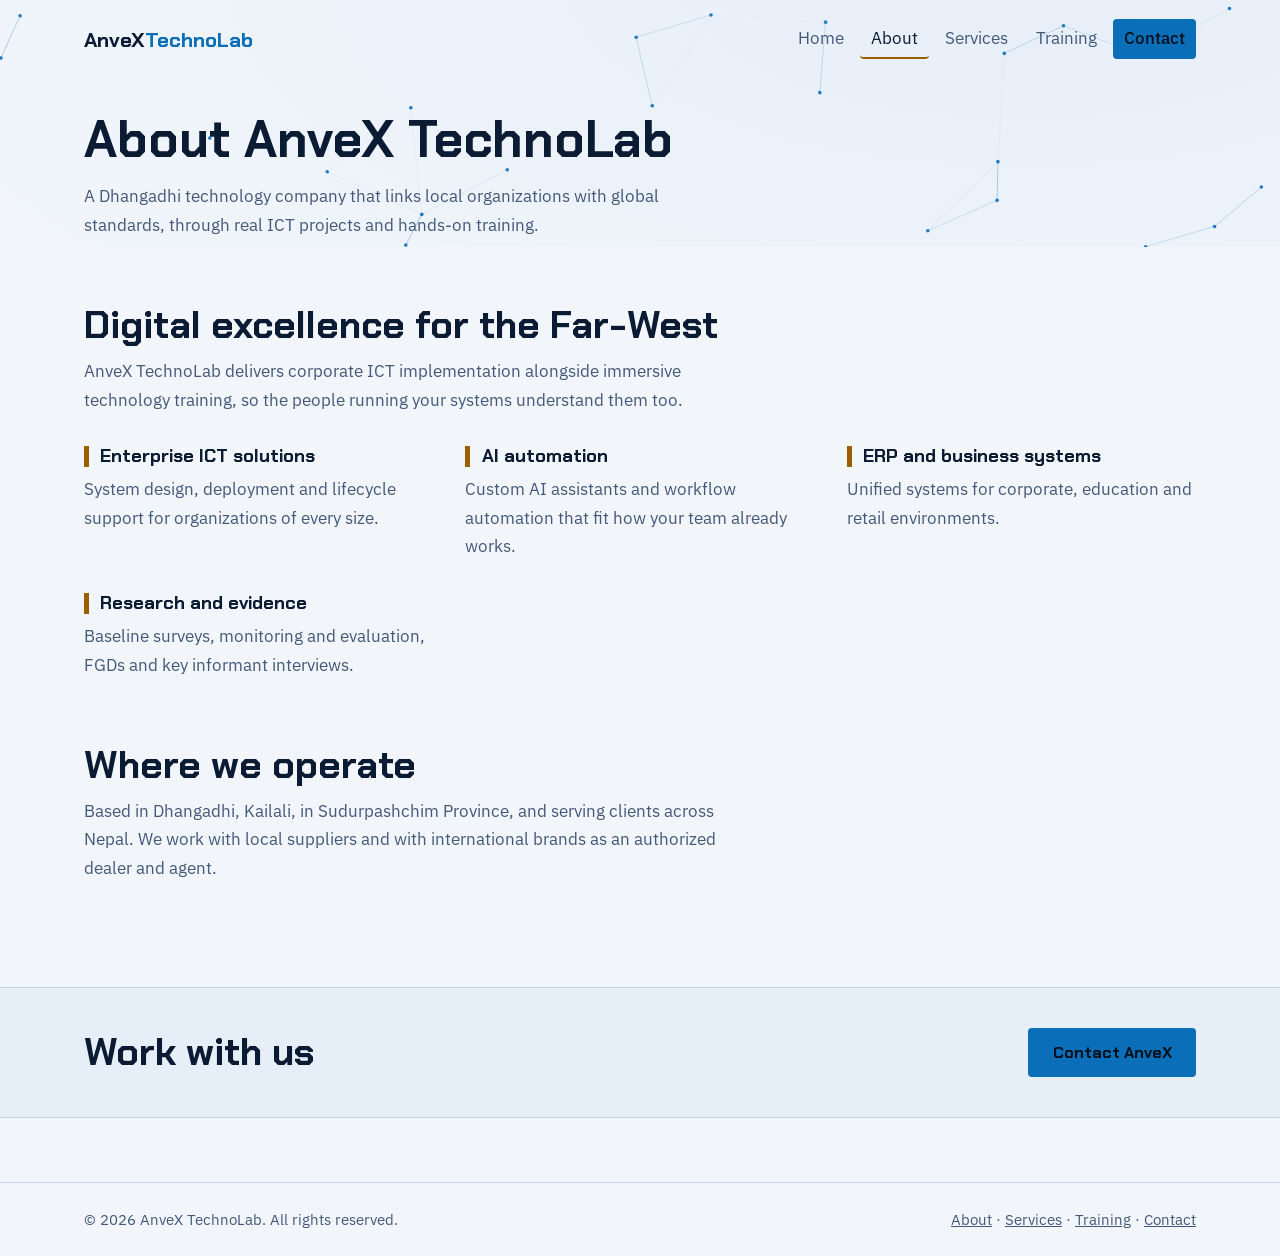
==== about.html @ 00d97c15 "Add files via upload" ====
<!DOCTYPE html>
<html lang="en">
<head>
<meta charset="utf-8">
<meta name="viewport" content="width=device-width, initial-scale=1, viewport-fit=cover">
<title>About | AnveX TechnoLab, Dhangadhi</title>
<meta name="description" content="About AnveX TechnoLab, a Dhangadhi technology company delivering ICT solutions, AI automation, research and training across Nepal.">
<meta name="keywords" content="AnveX TechnoLab, IT institute Dhangadhi, ICT solutions Nepal, AI training Dhangadhi, computer course Dhangadhi, cyber security Nepal, CCTV Dhangadhi">
<meta property="og:title" content="About | AnveX TechnoLab, Dhangadhi">
<meta property="og:description" content="About AnveX TechnoLab, a Dhangadhi technology company delivering ICT solutions, AI automation, research and training across Nepal.">
<link rel="icon" href="data:image/svg+xml,%3Csvg xmlns='http://www.w3.org/2000/svg' viewBox='0 0 100 100'%3E%3Ctext y='.9em' font-size='90'%3E%F0%9F%92%A0%3C/text%3E%3C/svg%3E">
<link rel="preconnect" href="https://fonts.googleapis.com">
<link rel="preconnect" href="https://fonts.gstatic.com" crossorigin>
<link href="https://fonts.googleapis.com/css2?family=Chakra+Petch:wght@500;700&family=IBM+Plex+Sans:wght@400;500&family=JetBrains+Mono:wght@400;700&display=swap" rel="stylesheet">
<link rel="stylesheet" href="style.css">
</head>
<body>
<header class="top">
  <canvas id="net" aria-hidden="true"></canvas>
  <div class="wrap">
    <nav>
      <a class="logo" href="index.html">AnveX<b>TechnoLab</b></a>
      <div class="links"><a href="index.html">Home</a><a class="on" href="about.html" aria-current="page">About</a><a href="services.html">Services</a><a href="training.html">Training</a><a class="cta" href="contact.html">Contact</a></div>
    </nav>
    <div class="phead"><h1>About AnveX TechnoLab</h1><p>A Dhangadhi technology company that links local organizations with global standards, through real ICT projects and hands-on training.</p></div>
  </div>
</header>
<main>
  <section><div class="wrap">
    <h2>Digital excellence for the Far-West</h2>
    <p class="sub">AnveX TechnoLab delivers corporate ICT implementation alongside immersive technology training, so the people running your systems understand them too.</p>
    <div class="cols">
      <div><h3>Enterprise ICT solutions</h3><p>System design, deployment and lifecycle support for organizations of every size.</p></div>
      <div><h3>AI automation</h3><p>Custom AI assistants and workflow automation that fit how your team already works.</p></div>
      <div><h3>ERP and business systems</h3><p>Unified systems for corporate, education and retail environments.</p></div>
      <div><h3>Research and evidence</h3><p>Baseline surveys, monitoring and evaluation, FGDs and key informant interviews.</p></div>
    </div>
  </div></section>
  <section><div class="wrap">
    <h2>Where we operate</h2>
    <p class="sub">Based in Dhangadhi, Kailali, in Sudurpashchim Province, and serving clients across Nepal. We work with local suppliers and with international brands as an authorized dealer and agent.</p>
  </div></section>
  <div class="strip"><div class="wrap"><h2>Work with us</h2><a class="btn main" href="contact.html">Contact AnveX</a></div></div>
</main>

<footer><div class="wrap"><span>© 2026 AnveX TechnoLab. All rights reserved.</span><span><a href="about.html">About</a> · <a href="services.html">Services</a> · <a href="training.html">Training</a> · <a href="contact.html">Contact</a></span></div></footer>
<script src="script.js"></script>
</body>
</html>
---- style.css ----
:root{--bg:#070D1A;--bg2:#0C1630;--surface:#101C3A;--ink:#E6EEFB;--muted:#9DB0CF;--line:#223559;--accent:#3DD9F5;--gold:#F2B01E;--red:#E5484D;--term:#050A14;
box-sizing:border-box;padding-top:env(safe-area-inset-top,0px);padding-bottom:env(safe-area-inset-bottom,0px);color-scheme:dark}
@media (prefers-color-scheme:light){:root:not([data-theme="dark"]){--bg:#F2F6FB;--bg2:#E6EEF8;--surface:#FFFFFF;--ink:#0B1B33;--muted:#44587A;--line:#C5D3E6;--accent:#0A6FB8;--gold:#9A5F00;--red:#C0262B;color-scheme:light}}
:root[data-theme="light"]{--bg:#F2F6FB;--bg2:#E6EEF8;--surface:#FFFFFF;--ink:#0B1B33;--muted:#44587A;--line:#C5D3E6;--accent:#0A6FB8;--gold:#9A5F00;--red:#C0262B;color-scheme:light}
html{scroll-padding-top:env(safe-area-inset-top,0px)}
*,*::before,*::after{box-sizing:border-box}
body{margin:0;background:var(--bg);color:var(--ink);font:400 1.05rem/1.7 "IBM Plex Sans",system-ui,sans-serif;overflow-x:hidden}
a{color:var(--accent)}
:focus-visible{outline:3px solid var(--gold);outline-offset:3px}
.wrap{max-width:72rem;margin:0 auto;padding:0 1.25rem}
h1,h2,h3{font-family:"Chakra Petch","IBM Plex Sans",sans-serif;line-height:1.15;margin:0}
.top{position:relative;overflow:hidden;background:radial-gradient(1200px 500px at 80% -10%,var(--bg2),var(--bg))}
#net{position:absolute;inset:0;width:100%;height:100%}
.top .wrap{position:relative}
nav{display:flex;justify-content:space-between;align-items:center;gap:.8rem 1rem;flex-wrap:wrap;padding:1.2rem 0}
.logo{font:700 1.3rem "Chakra Petch",sans-serif;text-decoration:none;color:var(--ink)}
.logo b{color:var(--accent)}
nav .links{display:flex;flex-wrap:wrap;gap:.2rem .3rem;align-items:center}
nav .links a{color:var(--muted);text-decoration:none;padding:.3rem .7rem;border-radius:4px;border-bottom:2px solid transparent}
nav .links a:hover{color:var(--ink)}
nav .links a.on{color:var(--ink);border-bottom-color:var(--gold)}
nav .links a.cta{background:var(--accent);color:#04101C;font-weight:500}
.hero{display:grid;grid-template-columns:minmax(0,1.1fr) minmax(0,1fr);gap:2.5rem;align-items:center;padding:2.5rem 0 4rem}
h1{font-size:clamp(2.3rem,6vw,4.1rem);font-weight:700}
h1 .grad{background:linear-gradient(90deg,var(--accent),var(--gold));-webkit-background-clip:text;background-clip:text;color:transparent}
.lead{color:var(--muted);max-width:34rem;margin:1.2rem 0 1.8rem;font-size:1.12rem}
.btns{display:flex;flex-wrap:wrap;gap:.75rem}
.btn{display:inline-block;padding:.75rem 1.4rem;border-radius:4px;font:700 1rem "Chakra Petch",sans-serif;text-decoration:none;border:2px solid transparent;cursor:pointer}
.btn.main{background:var(--accent);color:#04101C}
.btn.alt{border-color:var(--line);color:var(--ink);background:transparent}
.btn:hover{border-color:var(--accent)}
.term{background:var(--term);border:1px solid var(--line);border-radius:10px;box-shadow:0 20px 60px rgba(0,0,0,.35);font:400 .92rem/1.65 "JetBrains Mono",monospace;color:#CFE3FF;min-height:19rem}
.bar{display:flex;gap:.45rem;align-items:center;padding:.7rem .9rem;border-bottom:1px solid #1B2C4D;color:#7F93B5;font-size:.8rem}
.bar i{width:.7rem;height:.7rem;border-radius:50%;background:var(--red)}.bar i:nth-child(2){background:var(--gold)}.bar i:nth-child(3){background:#3DDC84}
.bar span{margin-left:.6rem}
#tbody{padding:1rem 1.1rem;white-space:pre-wrap;word-break:break-word}
.p{color:#3DDC84}.ok{color:#F2B01E}
.cur{display:inline-block;width:.6em;height:1.1em;background:#3DD9F5;vertical-align:-.2em;animation:blink 1s steps(1) infinite}
@keyframes blink{50%{opacity:0}}
.tick{border-block:1px solid var(--line);background:var(--bg2);overflow:hidden;white-space:nowrap;font:500 .95rem "JetBrains Mono",monospace;color:var(--muted)}
.tick div{display:inline-block;padding:.8rem 0;animation:slide 38s linear infinite}
.tick span{margin:0 1.6rem}.tick span::before{content:"";display:inline-block;width:.5rem;height:.5rem;margin-right:.7rem;background:var(--gold);border-radius:1px}
@keyframes slide{to{transform:translateX(-50%)}}
.phead{padding:2rem 0 .5rem}
.phead h1{font-size:clamp(2rem,5vw,3.2rem)}
.phead p{color:var(--muted);max-width:40rem;margin:.8rem 0 0}
section{padding:3.5rem 0 .5rem}
h2{font-size:clamp(1.7rem,4vw,2.4rem);margin-bottom:.6rem}
.sub{color:var(--muted);max-width:42rem;margin:0 0 2rem}
.grid{display:grid;grid-template-columns:repeat(auto-fit,minmax(18.5rem,1fr));gap:1.1rem}
.card{position:relative;background:var(--surface);border:1px solid var(--line);border-radius:8px;padding:1.5rem;overflow:hidden;color:inherit;text-decoration:none;display:block}
.card::before{content:"";position:absolute;inset:0;background:radial-gradient(260px circle at var(--mx,50%) var(--my,0%),color-mix(in srgb,var(--accent) 22%,transparent),transparent 70%);opacity:0;transition:opacity .25s}
.card:hover::before{opacity:1}
.card>*{position:relative}
.card svg{width:2.6rem;height:2.6rem;stroke:var(--accent);fill:none;stroke-width:1.6;stroke-linecap:round;stroke-linejoin:round;margin-bottom:.9rem}
.card h3{font-size:1.25rem;margin-bottom:.45rem}
.card p{margin:0;color:var(--muted);font-size:.98rem}
.tag{display:inline-block;margin-top:.9rem;font:400 .8rem "JetBrains Mono",monospace;color:var(--gold)}
.chips{display:flex;flex-wrap:wrap;gap:.5rem;margin:.9rem 0 0;padding:0;list-style:none}
.chips li{border:1px solid var(--line);border-radius:4px;padding:.15rem .7rem;font:400 .85rem "JetBrains Mono",monospace;color:var(--accent)}
.scan{position:relative;height:3px;margin-top:1.1rem;background:var(--line);overflow:hidden;border-radius:2px}
.scan::after{content:"";position:absolute;top:0;bottom:0;width:30%;background:linear-gradient(90deg,transparent,var(--red),transparent);animation:scan 2.6s ease-in-out infinite}
@keyframes scan{from{left:-30%}to{left:100%}}
.cols{display:grid;grid-template-columns:repeat(auto-fit,minmax(16rem,1fr));gap:2rem}
.cols h3{font-size:1.15rem;border-left:5px solid var(--gold);padding-left:.7rem;margin-bottom:.5rem}
.cols p{margin:0;color:var(--muted)}
.strip{margin-top:4rem;background:var(--bg2);border-block:1px solid var(--line);padding:2.5rem 0}
.strip .wrap{display:flex;flex-wrap:wrap;gap:1.2rem 2rem;align-items:center;justify-content:space-between}
.strip h2{margin:0}
.cgrid{display:grid;grid-template-columns:minmax(0,1fr) minmax(0,1.3fr);gap:2rem;align-items:start}
.cgrid .card p{margin:.3rem 0}
form label{display:block;font-size:.9rem;color:var(--muted);margin:.9rem 0 .25rem}
form input,form select,form textarea{width:100%;background:var(--bg);color:var(--ink);border:1px solid var(--line);border-radius:4px;padding:.65rem .8rem;font:inherit}
form textarea{min-height:7rem;resize:vertical}
form .btn{margin-top:1.2rem}
footer{margin-top:4rem;border-top:1px solid var(--line);padding:1.5rem 0;color:var(--muted);font-size:.92rem}
footer .wrap{display:flex;flex-wrap:wrap;gap:.6rem 1.5rem;justify-content:space-between}
footer a{color:var(--muted)}
@media (max-width:820px){.hero,.cgrid{grid-template-columns:1fr}}
@media (prefers-reduced-motion:reduce){.tick div,.scan::after,.cur{animation:none}}
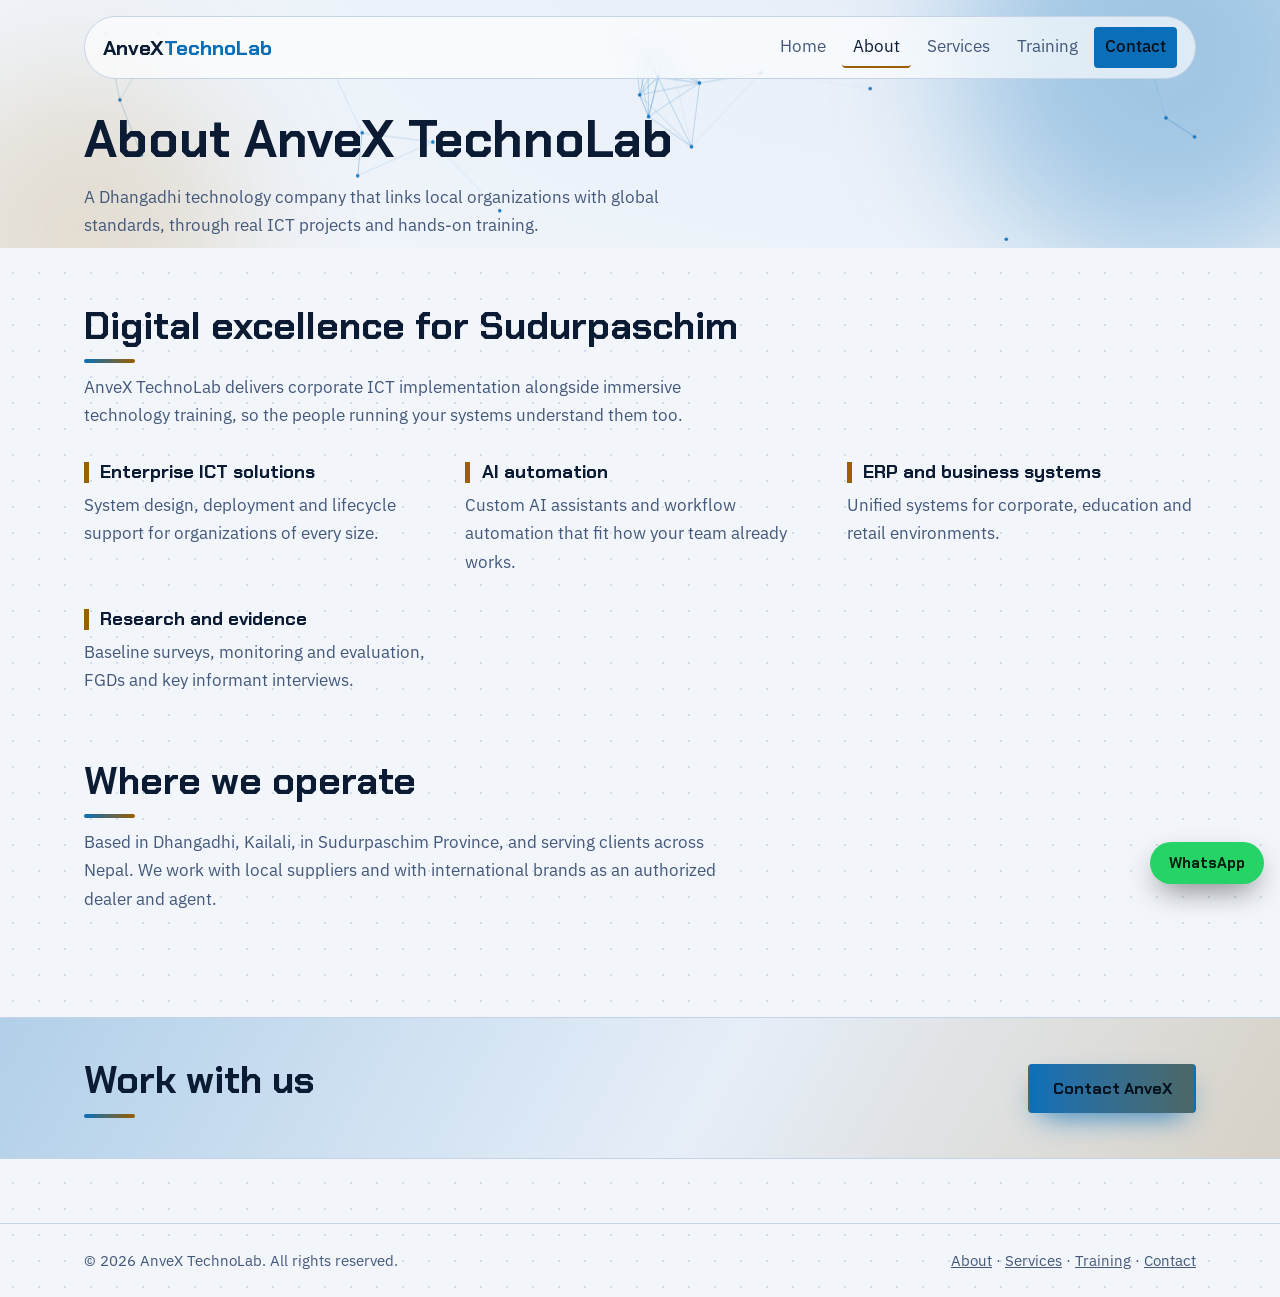
==== commit be19b5a1: "Add files via upload" ====
--- a/about.html
+++ b/about.html
@@ -17,6 +17,7 @@
 <body>
 <header class="top">
   <canvas id="net" aria-hidden="true"></canvas>
+  <div class="orb o1" aria-hidden="true"></div><div class="orb o2" aria-hidden="true"></div>
   <div class="wrap">
     <nav>
       <a class="logo" href="index.html">AnveX<b>TechnoLab</b></a>
@@ -27,7 +28,7 @@
 </header>
 <main>
   <section><div class="wrap">
-    <h2>Digital excellence for the Far-West</h2>
+    <h2>Digital excellence for Sudurpaschim</h2>
     <p class="sub">AnveX TechnoLab delivers corporate ICT implementation alongside immersive technology training, so the people running your systems understand them too.</p>
     <div class="cols">
       <div><h3>Enterprise ICT solutions</h3><p>System design, deployment and lifecycle support for organizations of every size.</p></div>
@@ -38,12 +39,13 @@
   </div></section>
   <section><div class="wrap">
     <h2>Where we operate</h2>
-    <p class="sub">Based in Dhangadhi, Kailali, in Sudurpashchim Province, and serving clients across Nepal. We work with local suppliers and with international brands as an authorized dealer and agent.</p>
+    <p class="sub">Based in Dhangadhi, Kailali, in Sudurpaschim Province, and serving clients across Nepal. We work with local suppliers and with international brands as an authorized dealer and agent.</p>
   </div></section>
   <div class="strip"><div class="wrap"><h2>Work with us</h2><a class="btn main" href="contact.html">Contact AnveX</a></div></div>
 </main>
 
 <footer><div class="wrap"><span>© 2026 AnveX TechnoLab. All rights reserved.</span><span><a href="about.html">About</a> · <a href="services.html">Services</a> · <a href="training.html">Training</a> · <a href="contact.html">Contact</a></span></div></footer>
+<a class="wa" href="https://wa.me/9779852675987" aria-label="Chat on WhatsApp">WhatsApp</a>
 <script src="script.js"></script>
 </body>
 </html>
--- a/style.css
+++ b/style.css
@@ -78,3 +78,34 @@
 footer a{color:var(--muted)}
 @media (max-width:820px){.hero,.cgrid{grid-template-columns:1fr}}
 @media (prefers-reduced-motion:reduce){.tick div,.scan::after,.cur{animation:none}}
+
+/* ===== premium polish ===== */
+body{background-image:radial-gradient(color-mix(in srgb,var(--line) 75%,transparent) 1px,transparent 1px);background-size:26px 26px}
+.orb{position:absolute;border-radius:50%;filter:blur(70px);pointer-events:none}
+.o1{width:26rem;height:26rem;background:var(--accent);opacity:.32;top:-9rem;right:-6rem;animation:float 14s ease-in-out infinite alternate}
+.o2{width:20rem;height:20rem;background:var(--gold);opacity:.16;bottom:-9rem;left:-5rem;animation:float 18s ease-in-out infinite alternate-reverse}
+@keyframes float{to{transform:translate(-40px,30px) scale(1.12)}}
+.top nav{margin-top:1rem;padding:.65rem 1.1rem;border:1px solid var(--line);border-radius:999px;background:color-mix(in srgb,var(--surface) 65%,transparent);-webkit-backdrop-filter:blur(14px);backdrop-filter:blur(14px)}
+.hero h1{font-size:clamp(2.6rem,7vw,4.9rem);letter-spacing:-.02em}
+.hero{padding:3.5rem 0 5rem}
+.btn.main{background:linear-gradient(90deg,var(--accent),color-mix(in srgb,var(--accent) 55%,var(--gold)));box-shadow:0 12px 30px -12px var(--accent);transition:transform .2s,box-shadow .2s}
+.btn.main:hover{transform:translateY(-2px);box-shadow:0 18px 36px -12px var(--accent)}
+.term{box-shadow:0 30px 80px -20px rgba(0,0,0,.6),0 0 0 1px color-mix(in srgb,var(--accent) 25%,transparent)}
+.card{border-radius:16px;background:linear-gradient(160deg,color-mix(in srgb,var(--surface) 92%,var(--accent)),var(--surface));transition:transform .25s,border-color .25s,box-shadow .25s}
+.card:hover{border-color:var(--accent);box-shadow:0 22px 44px -22px color-mix(in srgb,var(--accent) 60%,transparent)}
+.card svg{width:3.5rem;height:3.5rem;padding:.75rem;border-radius:14px;background:color-mix(in srgb,var(--accent) 13%,transparent);border:1px solid color-mix(in srgb,var(--accent) 28%,transparent)}
+h2::after{content:"";display:block;width:3.2rem;height:4px;margin-top:.7rem;border-radius:2px;background:linear-gradient(90deg,var(--accent),var(--gold))}
+.strip{background:linear-gradient(120deg,color-mix(in srgb,var(--accent) 24%,var(--bg2)),var(--bg2) 55%,color-mix(in srgb,var(--gold) 20%,var(--bg2)))}
+.steps{display:grid;grid-template-columns:repeat(auto-fit,minmax(13rem,1fr));gap:1.4rem}
+.step{border-top:3px solid var(--accent);padding-top:1rem}
+.step:nth-child(even){border-top-color:var(--gold)}
+.step h3{font-size:1.2rem;margin-bottom:.35rem}.step p{margin:0;color:var(--muted);font-size:.98rem}
+.frame{display:block;width:100%;height:900px;border:0;border-radius:10px;background:#fff}
+.note{font-size:.9rem;color:var(--muted);margin:.8rem 0 0}
+details{border:1px solid var(--line);border-radius:12px;padding:.9rem 1.2rem;background:var(--surface);margin-bottom:.7rem}
+summary{cursor:pointer;font-weight:500}details p{color:var(--muted);margin:.6rem 0 0}
+.wa{position:fixed;right:1rem;bottom:calc(1rem + env(safe-area-inset-bottom,0px));z-index:50;background:#25D366;color:#04210F;border-radius:999px;padding:.7rem 1.2rem;font:700 .95rem "Chakra Petch",sans-serif;text-decoration:none;box-shadow:0 12px 30px -8px rgba(0,0,0,.55)}
+.js .reveal{opacity:0;transform:translateY(24px);transition:opacity .7s ease,transform .7s ease}
+.js .reveal.in{opacity:1;transform:translateY(0)}
+.js .card.reveal.in:hover{transform:translateY(-6px);transition-duration:.25s}
+@media (prefers-reduced-motion:reduce){.orb{animation:none}.js .reveal{opacity:1;transform:none;transition:none}}
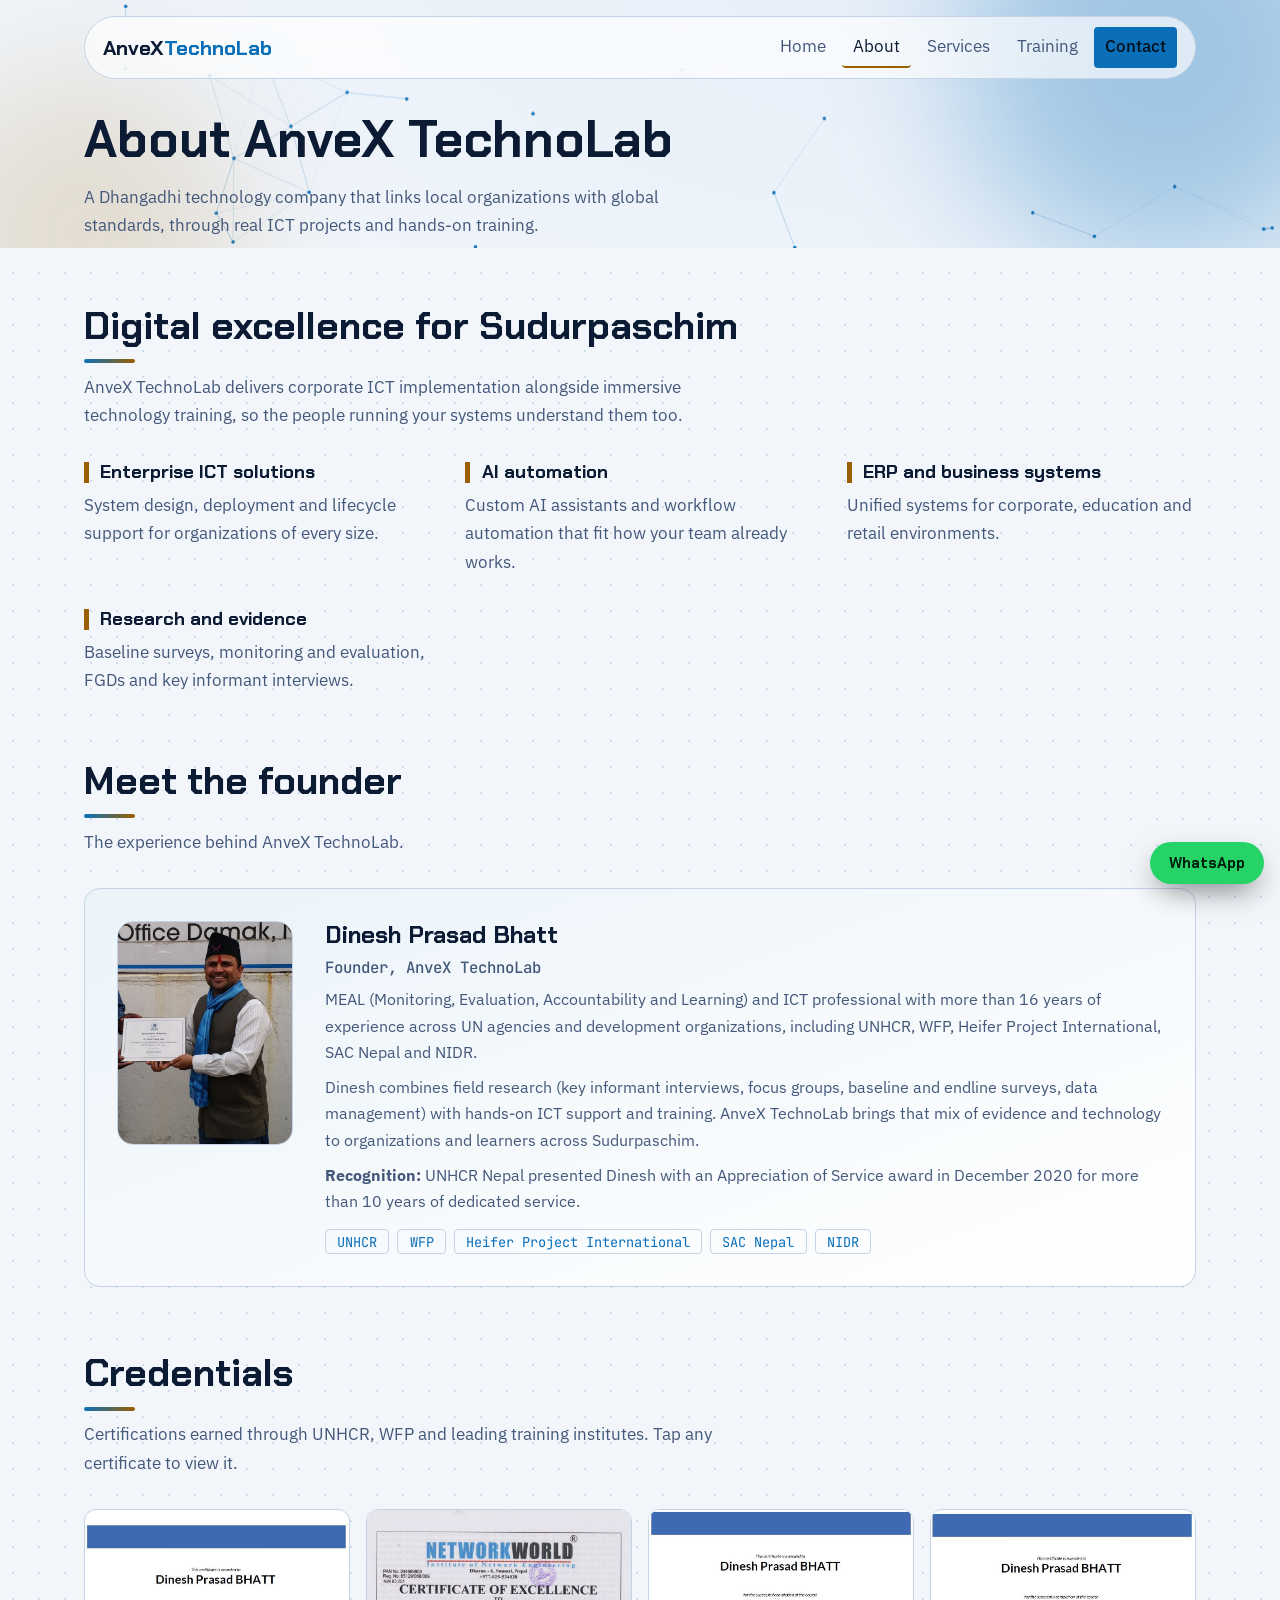
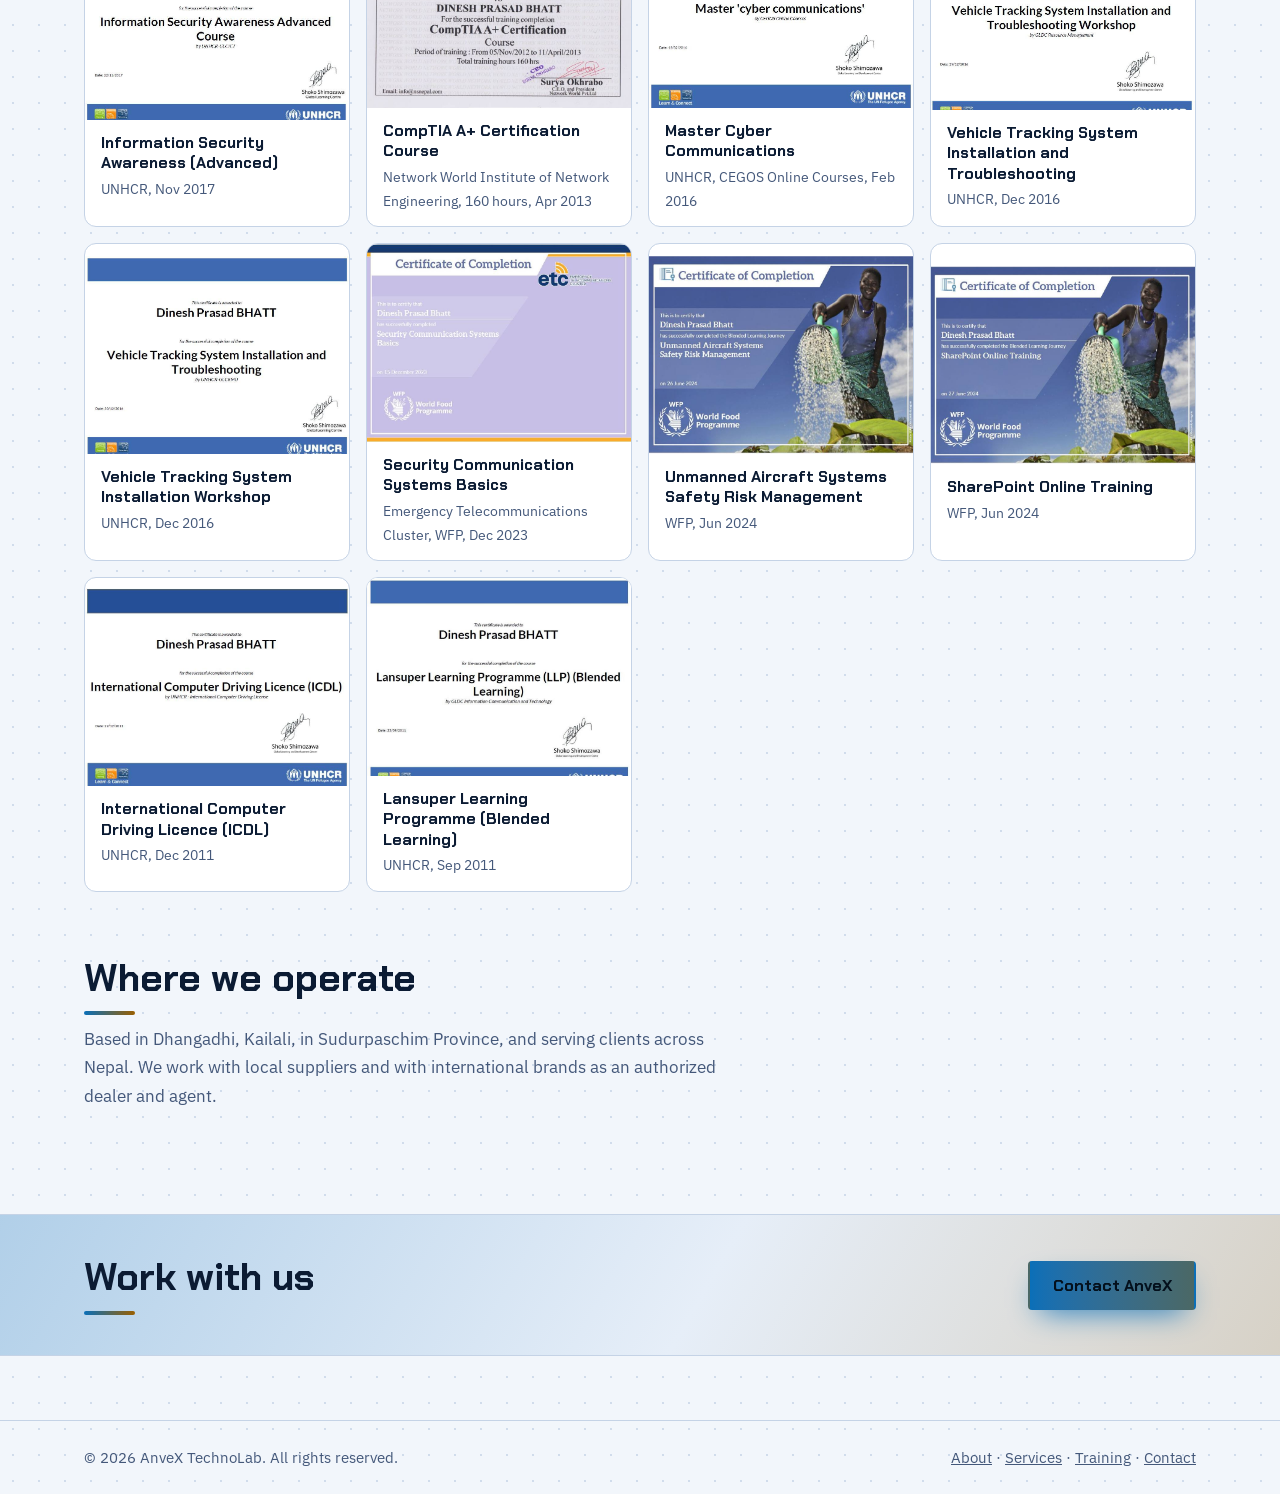
==== commit b844582f: "Add files via upload" ====
--- a/about.html
+++ b/about.html
@@ -38,6 +38,38 @@
     </div>
   </div></section>
   <section><div class="wrap">
+    <h2>Meet the founder</h2>
+    <p class="sub">The experience behind AnveX TechnoLab.</p>
+    <div class="founder card">
+      <img class="portrait" src="images/founder.jpg" alt="Dinesh Prasad Bhatt holding the UNHCR Appreciation of Service award, December 2020" width="560" height="802">
+      <div>
+        <h3>Dinesh Prasad Bhatt</h3>
+        <p class="role">Founder, AnveX TechnoLab</p>
+        <p>MEAL (Monitoring, Evaluation, Accountability and Learning) and ICT professional with more than 16 years of experience across UN agencies and development organizations, including UNHCR, WFP, Heifer Project International, SAC Nepal and NIDR.</p>
+        <p>Dinesh combines field research (key informant interviews, focus groups, baseline and endline surveys, data management) with hands-on ICT support and training. AnveX TechnoLab brings that mix of evidence and technology to organizations and learners across Sudurpaschim.</p>
+        <p><b>Recognition:</b> UNHCR Nepal presented Dinesh with an Appreciation of Service award in December 2020 for more than 10 years of dedicated service.</p>
+        <ul class="chips"><li>UNHCR</li><li>WFP</li><li>Heifer Project International</li><li>SAC Nepal</li><li>NIDR</li></ul>
+      </div>
+    </div>
+  </div></section>
+  <section id="credentials"><div class="wrap">
+    <h2>Credentials</h2>
+    <p class="sub">Certifications earned through UNHCR, WFP and leading training institutes. Tap any certificate to view it.</p>
+    <div class="certs">
+      <button type="button" class="cert"><img src="images/infosec.jpg" alt="Certificate: Information Security Awareness (Advanced)" loading="lazy"><span><b>Information Security Awareness (Advanced)</b><small>UNHCR, Nov 2017</small></span></button>
+      <button type="button" class="cert"><img src="images/comptia.jpg" alt="Certificate: CompTIA A+ Certification Course" loading="lazy"><span><b>CompTIA A+ Certification Course</b><small>Network World Institute of Network Engineering, 160 hours, Apr 2013</small></span></button>
+      <button type="button" class="cert"><img src="images/cyber-comms.jpg" alt="Certificate: Master Cyber Communications" loading="lazy"><span><b>Master Cyber Communications</b><small>UNHCR, CEGOS Online Courses, Feb 2016</small></span></button>
+      <button type="button" class="cert"><img src="images/vts-course.jpg" alt="Certificate: Vehicle Tracking System Installation and Troubleshooting" loading="lazy"><span><b>Vehicle Tracking System Installation and Troubleshooting</b><small>UNHCR, Dec 2016</small></span></button>
+      <button type="button" class="cert"><img src="images/vts-workshop.jpg" alt="Certificate: Vehicle Tracking System Installation Workshop" loading="lazy"><span><b>Vehicle Tracking System Installation Workshop</b><small>UNHCR, Dec 2016</small></span></button>
+      <button type="button" class="cert"><img src="images/etc-security-comms.jpg" alt="Certificate: Security Communication Systems Basics" loading="lazy"><span><b>Security Communication Systems Basics</b><small>Emergency Telecommunications Cluster, WFP, Dec 2023</small></span></button>
+      <button type="button" class="cert"><img src="images/drone-safety.jpg" alt="Certificate: Unmanned Aircraft Systems Safety Risk Management" loading="lazy"><span><b>Unmanned Aircraft Systems Safety Risk Management</b><small>WFP, Jun 2024</small></span></button>
+      <button type="button" class="cert"><img src="images/sharepoint.jpg" alt="Certificate: SharePoint Online Training" loading="lazy"><span><b>SharePoint Online Training</b><small>WFP, Jun 2024</small></span></button>
+      <button type="button" class="cert"><img src="images/icdl.jpg" alt="Certificate: International Computer Driving Licence (ICDL)" loading="lazy"><span><b>International Computer Driving Licence (ICDL)</b><small>UNHCR, Dec 2011</small></span></button>
+      <button type="button" class="cert"><img src="images/lansuper.jpg" alt="Certificate: Lansuper Learning Programme (Blended Learning)" loading="lazy"><span><b>Lansuper Learning Programme (Blended Learning)</b><small>UNHCR, Sep 2011</small></span></button>
+      </div>
+    <div class="lb" id="lb" hidden role="dialog" aria-modal="true" aria-label="Certificate preview"><button type="button" class="lbx" aria-label="Close">×</button><img alt=""></div>
+  </div></section>
+  <section><div class="wrap">
     <h2>Where we operate</h2>
     <p class="sub">Based in Dhangadhi, Kailali, in Sudurpaschim Province, and serving clients across Nepal. We work with local suppliers and with international brands as an authorized dealer and agent.</p>
   </div></section>
--- a/style.css
+++ b/style.css
@@ -109,3 +109,29 @@
 .js .reveal.in{opacity:1;transform:translateY(0)}
 .js .card.reveal.in:hover{transform:translateY(-6px);transition-duration:.25s}
 @media (prefers-reduced-motion:reduce){.orb{animation:none}.js .reveal{opacity:1;transform:none;transition:none}}
+
+/* ===== founder + form ===== */
+.founder.card{display:grid;grid-template-columns:auto minmax(0,1fr);gap:1.2rem 2rem;align-items:start;padding:2rem}
+.avatar{width:5.5rem;height:5.5rem;border-radius:50%;display:grid;place-items:center;font:700 1.8rem "Chakra Petch",sans-serif;color:#04101C;background:linear-gradient(135deg,var(--accent),var(--gold));box-shadow:0 0 0 4px var(--bg),0 0 0 6px var(--accent)}
+.founder h3{font-size:1.5rem;margin:0}
+.role{color:var(--gold);font:500 .92rem "JetBrains Mono",monospace;margin:.2rem 0 .9rem}
+.founder p{margin:.5rem 0;color:var(--muted)}
+.founder .btn{margin-top:.8rem}
+.hp{position:absolute;left:-9999px;width:1px;height:1px;opacity:0}
+#fs{color:var(--accent);font-weight:500}
+@media (max-width:560px){.founder.card{grid-template-columns:1fr}}
+
+/* ===== credentials ===== */
+.portrait{width:11rem;height:14rem;object-fit:cover;object-position:50% 12%;border-radius:16px;border:1px solid var(--line);display:block}
+img.avatar{object-fit:cover;object-position:50% 14%}
+.certs{display:grid;grid-template-columns:repeat(auto-fill,minmax(15rem,1fr));gap:1rem}
+.cert{display:block;text-align:left;padding:0;border:1px solid var(--line);border-radius:12px;background:var(--surface);color:var(--ink);cursor:pointer;overflow:hidden;font:inherit;transition:transform .25s,border-color .25s}
+.cert:hover{transform:translateY(-4px);border-color:var(--accent)}
+.cert img{display:block;width:100%;aspect-ratio:4/3;object-fit:cover;object-position:top;background:#fff}
+.cert span{display:block;padding:.8rem 1rem}
+.cert b{display:block;font:700 .98rem/1.3 "Chakra Petch",sans-serif}
+.cert small{display:block;color:var(--muted);margin-top:.25rem}
+.lb{position:fixed;inset:0;z-index:100;background:rgba(3,8,18,.9);display:grid;place-items:center;padding:1rem}
+.lb[hidden]{display:none}
+.lb img{max-width:min(96vw,60rem);max-height:86vh;border-radius:8px;background:#fff}
+.lbx{position:absolute;top:calc(.8rem + env(safe-area-inset-top,0px));right:1rem;font-size:2rem;line-height:1;background:var(--surface);color:var(--ink);border:1px solid var(--line);border-radius:50%;width:2.8rem;height:2.8rem;cursor:pointer}
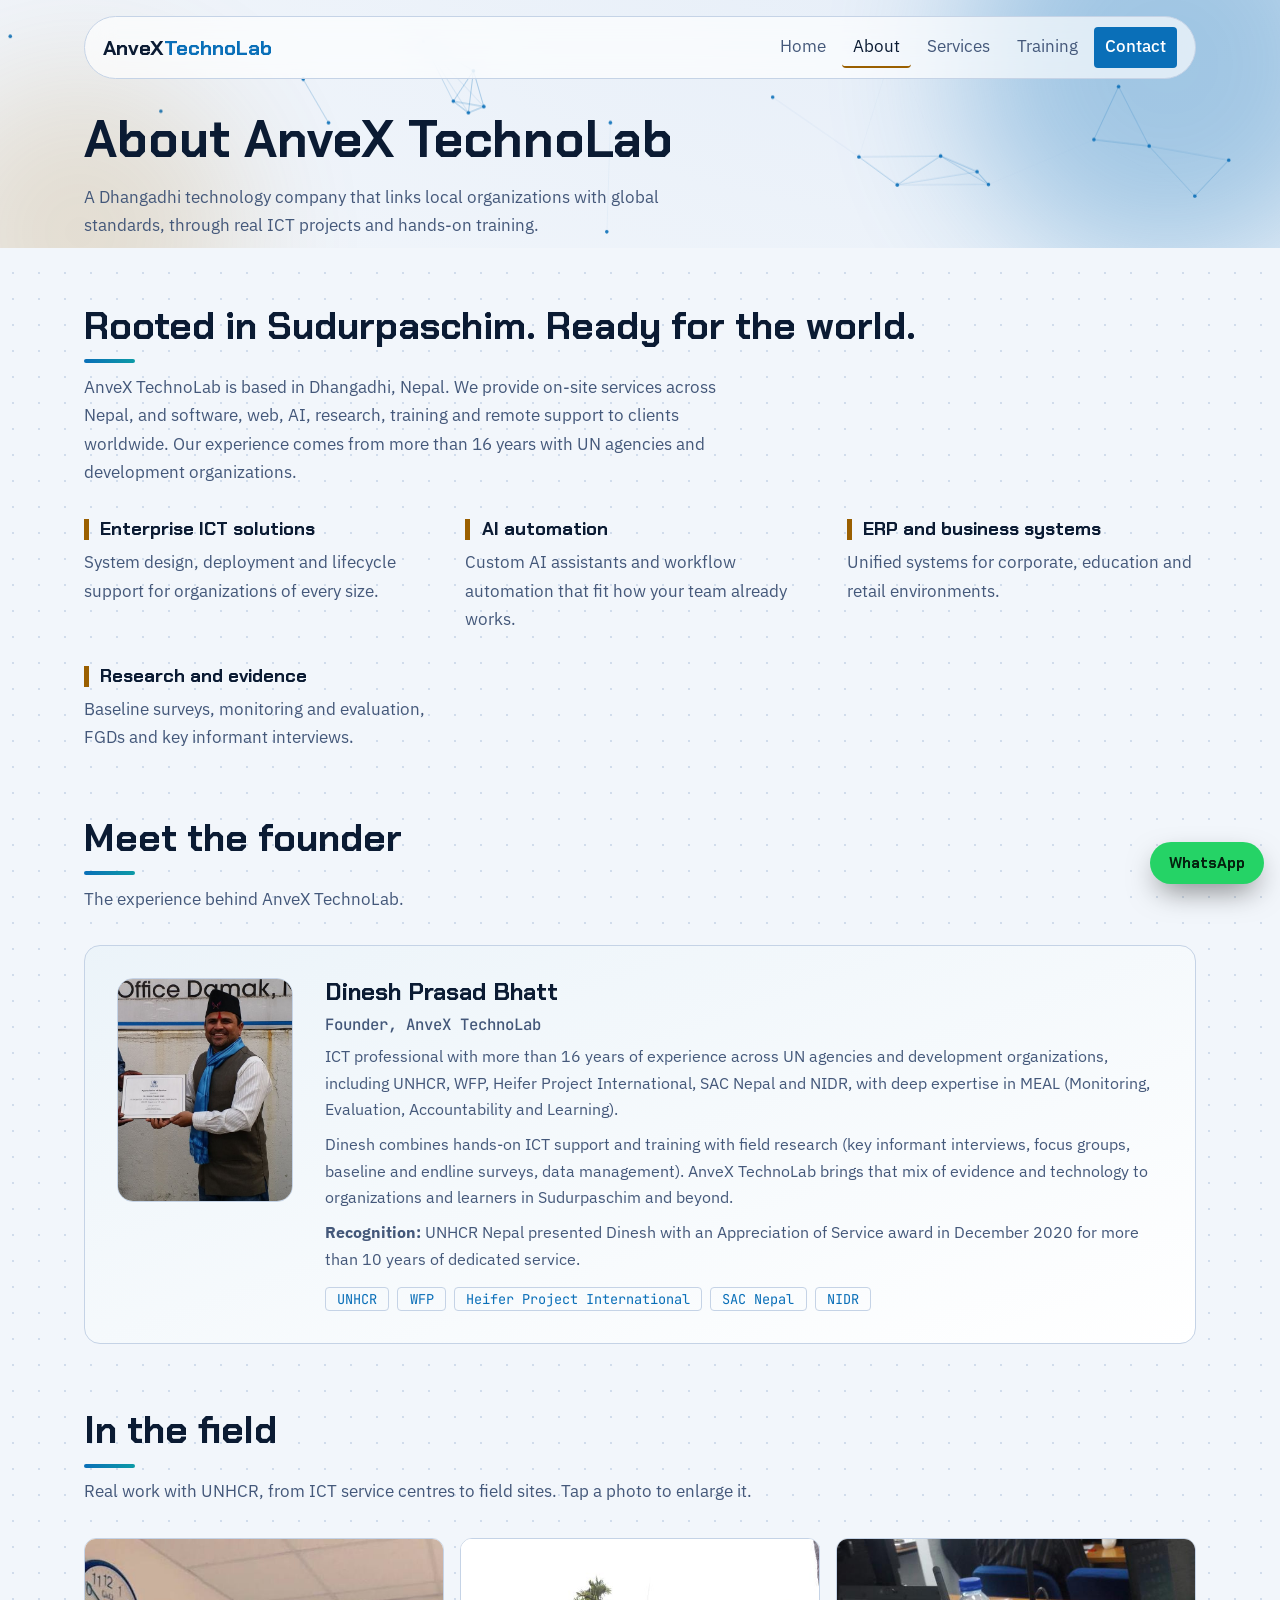
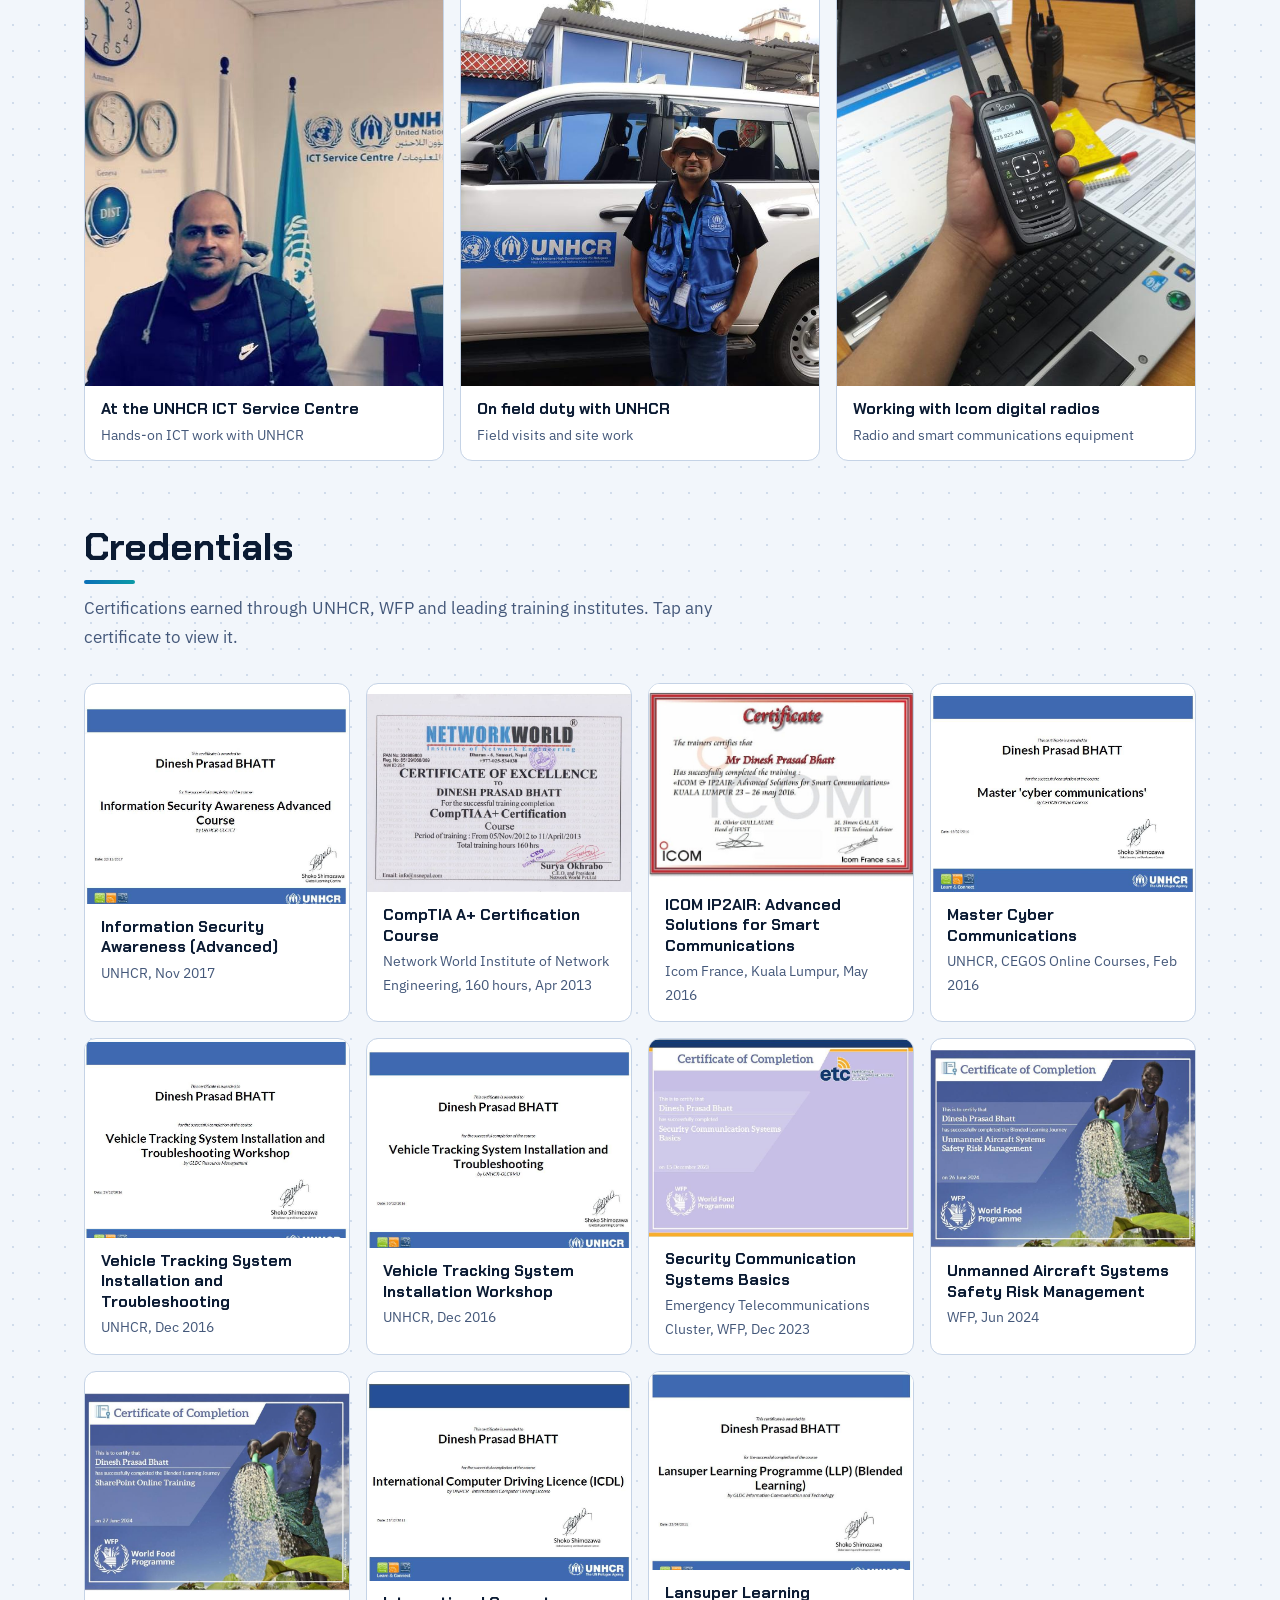
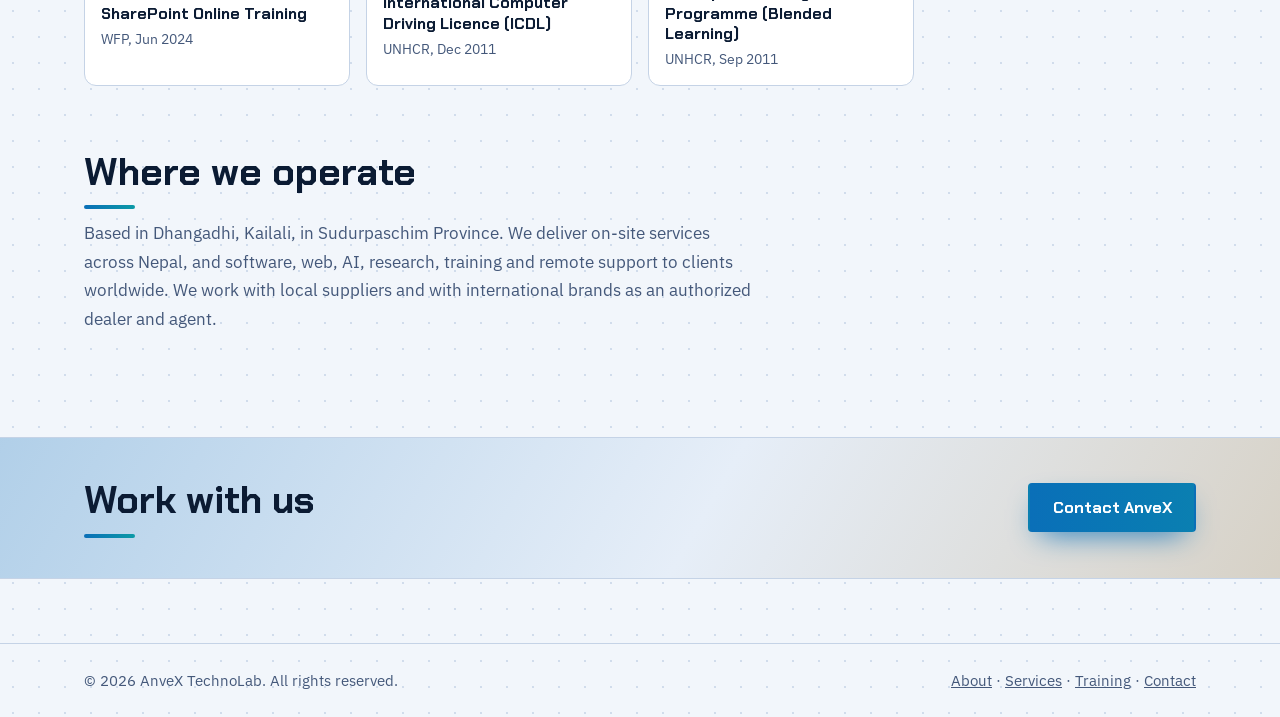
==== commit 5a502405: "Add files via upload" ====
--- a/about.html
+++ b/about.html
@@ -4,10 +4,10 @@
 <meta charset="utf-8">
 <meta name="viewport" content="width=device-width, initial-scale=1, viewport-fit=cover">
 <title>About | AnveX TechnoLab, Dhangadhi</title>
-<meta name="description" content="About AnveX TechnoLab, a Dhangadhi technology company delivering ICT solutions, AI automation, research and training across Nepal.">
+<meta name="description" content="About AnveX TechnoLab, a Dhangadhi technology company delivering ICT solutions, AI automation, research and training across Nepal and worldwide.">
 <meta name="keywords" content="AnveX TechnoLab, IT institute Dhangadhi, ICT solutions Nepal, AI training Dhangadhi, computer course Dhangadhi, cyber security Nepal, CCTV Dhangadhi">
 <meta property="og:title" content="About | AnveX TechnoLab, Dhangadhi">
-<meta property="og:description" content="About AnveX TechnoLab, a Dhangadhi technology company delivering ICT solutions, AI automation, research and training across Nepal.">
+<meta property="og:description" content="About AnveX TechnoLab, a Dhangadhi technology company delivering ICT solutions, AI automation, research and training across Nepal and worldwide.">
 <link rel="icon" href="data:image/svg+xml,%3Csvg xmlns='http://www.w3.org/2000/svg' viewBox='0 0 100 100'%3E%3Ctext y='.9em' font-size='90'%3E%F0%9F%92%A0%3C/text%3E%3C/svg%3E">
 <link rel="preconnect" href="https://fonts.googleapis.com">
 <link rel="preconnect" href="https://fonts.gstatic.com" crossorigin>
@@ -21,15 +21,16 @@
   <div class="wrap">
     <nav>
       <a class="logo" href="index.html">AnveX<b>TechnoLab</b></a>
-      <div class="links"><a href="index.html">Home</a><a class="on" href="about.html" aria-current="page">About</a><a href="services.html">Services</a><a href="training.html">Training</a><a class="cta" href="contact.html">Contact</a></div>
+      <button class="menu" type="button" aria-expanded="false" aria-controls="links">Menu</button>
+      <div class="links" id="links"><a href="index.html">Home</a><a class="on" href="about.html" aria-current="page">About</a><a href="services.html">Services</a><a href="training.html">Training</a><a class="cta" href="contact.html">Contact</a></div>
     </nav>
     <div class="phead"><h1>About AnveX TechnoLab</h1><p>A Dhangadhi technology company that links local organizations with global standards, through real ICT projects and hands-on training.</p></div>
   </div>
 </header>
 <main>
   <section><div class="wrap">
-    <h2>Digital excellence for Sudurpaschim</h2>
-    <p class="sub">AnveX TechnoLab delivers corporate ICT implementation alongside immersive technology training, so the people running your systems understand them too.</p>
+    <h2>Rooted in Sudurpaschim. Ready for the world.</h2>
+    <p class="sub">AnveX TechnoLab is based in Dhangadhi, Nepal. We provide on-site services across Nepal, and software, web, AI, research, training and remote support to clients worldwide. Our experience comes from more than 16 years with UN agencies and development organizations.</p>
     <div class="cols">
       <div><h3>Enterprise ICT solutions</h3><p>System design, deployment and lifecycle support for organizations of every size.</p></div>
       <div><h3>AI automation</h3><p>Custom AI assistants and workflow automation that fit how your team already works.</p></div>
@@ -45,12 +46,21 @@
       <div>
         <h3>Dinesh Prasad Bhatt</h3>
         <p class="role">Founder, AnveX TechnoLab</p>
-        <p>MEAL (Monitoring, Evaluation, Accountability and Learning) and ICT professional with more than 16 years of experience across UN agencies and development organizations, including UNHCR, WFP, Heifer Project International, SAC Nepal and NIDR.</p>
-        <p>Dinesh combines field research (key informant interviews, focus groups, baseline and endline surveys, data management) with hands-on ICT support and training. AnveX TechnoLab brings that mix of evidence and technology to organizations and learners across Sudurpaschim.</p>
+        <p>ICT professional with more than 16 years of experience across UN agencies and development organizations, including UNHCR, WFP, Heifer Project International, SAC Nepal and NIDR, with deep expertise in MEAL (Monitoring, Evaluation, Accountability and Learning).</p>
+        <p>Dinesh combines hands-on ICT support and training with field research (key informant interviews, focus groups, baseline and endline surveys, data management). AnveX TechnoLab brings that mix of evidence and technology to organizations and learners in Sudurpaschim and beyond.</p>
         <p><b>Recognition:</b> UNHCR Nepal presented Dinesh with an Appreciation of Service award in December 2020 for more than 10 years of dedicated service.</p>
         <ul class="chips"><li>UNHCR</li><li>WFP</li><li>Heifer Project International</li><li>SAC Nepal</li><li>NIDR</li></ul>
       </div>
     </div>
+  </div></section>
+  <section id="field"><div class="wrap">
+    <h2>In the field</h2>
+    <p class="sub">Real work with UNHCR, from ICT service centres to field sites. Tap a photo to enlarge it.</p>
+    <div class="shots">
+      <button type="button" class="cert shot l"><img src="images/workplace-unhcr-portrait.jpg" alt="At the UNHCR ICT Service Centre" loading="lazy"><span><b>At the UNHCR ICT Service Centre</b><small>Hands-on ICT work with UNHCR</small></span></button>
+      <button type="button" class="cert shot"><img src="images/field-unhcr-vest.jpg" alt="On field duty with UNHCR" loading="lazy"><span><b>On field duty with UNHCR</b><small>Field visits and site work</small></span></button>
+      <button type="button" class="cert shot"><img src="images/field-icom-radio.jpg" alt="Working with Icom digital radios" loading="lazy"><span><b>Working with Icom digital radios</b><small>Radio and smart communications equipment</small></span></button>
+      </div>
   </div></section>
   <section id="credentials"><div class="wrap">
     <h2>Credentials</h2>
@@ -58,6 +68,7 @@
     <div class="certs">
       <button type="button" class="cert"><img src="images/infosec.jpg" alt="Certificate: Information Security Awareness (Advanced)" loading="lazy"><span><b>Information Security Awareness (Advanced)</b><small>UNHCR, Nov 2017</small></span></button>
       <button type="button" class="cert"><img src="images/comptia.jpg" alt="Certificate: CompTIA A+ Certification Course" loading="lazy"><span><b>CompTIA A+ Certification Course</b><small>Network World Institute of Network Engineering, 160 hours, Apr 2013</small></span></button>
+      <button type="button" class="cert"><img src="images/icom-ip2air.jpg" alt="Certificate: ICOM IP2AIR Advanced Solutions for Smart Communications" loading="lazy"><span><b>ICOM IP2AIR: Advanced Solutions for Smart Communications</b><small>Icom France, Kuala Lumpur, May 2016</small></span></button>
       <button type="button" class="cert"><img src="images/cyber-comms.jpg" alt="Certificate: Master Cyber Communications" loading="lazy"><span><b>Master Cyber Communications</b><small>UNHCR, CEGOS Online Courses, Feb 2016</small></span></button>
       <button type="button" class="cert"><img src="images/vts-course.jpg" alt="Certificate: Vehicle Tracking System Installation and Troubleshooting" loading="lazy"><span><b>Vehicle Tracking System Installation and Troubleshooting</b><small>UNHCR, Dec 2016</small></span></button>
       <button type="button" class="cert"><img src="images/vts-workshop.jpg" alt="Certificate: Vehicle Tracking System Installation Workshop" loading="lazy"><span><b>Vehicle Tracking System Installation Workshop</b><small>UNHCR, Dec 2016</small></span></button>
@@ -71,7 +82,7 @@
   </div></section>
   <section><div class="wrap">
     <h2>Where we operate</h2>
-    <p class="sub">Based in Dhangadhi, Kailali, in Sudurpaschim Province, and serving clients across Nepal. We work with local suppliers and with international brands as an authorized dealer and agent.</p>
+    <p class="sub">Based in Dhangadhi, Kailali, in Sudurpaschim Province. We deliver on-site services across Nepal, and software, web, AI, research, training and remote support to clients worldwide. We work with local suppliers and with international brands as an authorized dealer and agent.</p>
   </div></section>
   <div class="strip"><div class="wrap"><h2>Work with us</h2><a class="btn main" href="contact.html">Contact AnveX</a></div></div>
 </main>
--- a/style.css
+++ b/style.css
@@ -135,3 +135,64 @@
 .lb[hidden]{display:none}
 .lb img{max-width:min(96vw,60rem);max-height:86vh;border-radius:8px;background:#fff}
 .lbx{position:absolute;top:calc(.8rem + env(safe-area-inset-top,0px));right:1rem;font-size:2rem;line-height:1;background:var(--surface);color:var(--ink);border:1px solid var(--line);border-radius:50%;width:2.8rem;height:2.8rem;cursor:pointer}
+
+/* ===== mobile + light-mode fixes ===== */
+:root{--btn-ink:#04101C;--accent2:#F2B01E}
+@media (prefers-color-scheme:light){:root:not([data-theme="dark"]){--btn-ink:#fff;--accent2:#0C9AA6}}
+:root[data-theme="light"]{--btn-ink:#fff;--accent2:#0C9AA6}
+.btn.main,nav .links a.cta{color:var(--btn-ink)}
+nav .links a.cta{background:var(--accent)}
+.btn.main{background:linear-gradient(90deg,var(--accent),color-mix(in srgb,var(--accent) 62%,var(--accent2)))}
+h1 .grad{background-image:linear-gradient(90deg,var(--accent),var(--accent2))}
+.menu{display:none;background:transparent;border:1px solid var(--line);color:var(--ink);border-radius:8px;padding:.45rem .95rem;font:500 .95rem "IBM Plex Sans",sans-serif;cursor:pointer}
+@media (max-width:720px){
+.menu{display:block}
+.top nav{border-radius:18px;padding:.6rem .9rem;margin-top:.8rem}
+nav .links{display:none;width:100%;flex-direction:column;align-items:stretch;gap:.2rem;padding:.4rem 0 .3rem}
+nav.open .links{display:flex}
+nav .links a{padding:.75rem .8rem}
+nav .links a.cta{text-align:center;margin-top:.3rem}
+.hero{padding:1.5rem 0 3rem;gap:2rem}
+.term{min-height:15rem;font-size:.85rem}
+section{padding-top:2.8rem}
+.wa{padding:.55rem .95rem;font-size:.85rem}
+footer{padding-bottom:4.5rem}
+.founder.card{padding:1.25rem}
+.portrait{width:100%;height:19rem;object-position:50% 18%}
+.btns .btn{flex:1 1 40%;text-align:center}
+}
+
+@media (max-width:720px){.btns .btn{display:flex;align-items:center;justify-content:center;min-height:3rem;padding:.6rem .8rem;font-size:.95rem;line-height:1.2}}
+
+.photo-card{display:grid;grid-template-columns:minmax(0,15rem) minmax(0,1fr);gap:1.5rem;align-items:center;margin:0 0 1.2rem;padding:1rem;border:1px solid var(--line);border-radius:16px;background:var(--surface)}
+.photo-card img{display:block;width:100%;aspect-ratio:1/1;object-fit:cover;object-position:50% 40%;border-radius:12px}
+.photo-card h3{font-size:1.25rem;margin:0 0 .4rem}
+.photo-card p{margin:0;color:var(--muted)}
+@media (max-width:600px){.photo-card{grid-template-columns:1fr;padding:.8rem}}
+
+.photo-card img{height:auto}
+
+.shots{display:grid;grid-template-columns:repeat(auto-fit,minmax(15rem,1fr));gap:1rem}
+.shot img{aspect-ratio:4/5;object-position:50% 35%}
+.shot.l img{object-position:20% 40%}
+
+h2::after{background:linear-gradient(90deg,var(--accent),var(--accent2))}
+
+/* ===== animated hero ===== */
+.badge{display:inline-block;margin:0 0 1.2rem;padding:.3rem .9rem;border:1px solid var(--line);border-radius:999px;font:500 .85rem "JetBrains Mono",monospace;color:var(--muted);background:color-mix(in srgb,var(--surface) 60%,transparent)}
+.badge::before{content:"";display:inline-block;width:.5rem;height:.5rem;margin-right:.55rem;border-radius:50%;background:#3DDC84;animation:ping 2s infinite}
+@keyframes ping{0%{box-shadow:0 0 0 0 rgba(61,220,132,.6)}70%,100%{box-shadow:0 0 0 .55rem rgba(61,220,132,0)}}
+h1 .line{display:block;width:fit-content;opacity:0;transform:translateY(18px);animation:rise .7s ease both;transition:opacity .5s}
+h1 .l2{animation-delay:.25s}h1 .l3{animation-delay:.5s}
+@keyframes rise{to{opacity:1;transform:none}}
+h1.cycle .line{animation:none;opacity:.55;transform:none}
+h1.cycle .line.hot{opacity:1;background:linear-gradient(90deg,var(--accent),var(--accent2));-webkit-background-clip:text;background-clip:text;color:transparent}
+.flow{list-style:none;margin:2rem 0 0;padding:0;display:flex;align-items:center;max-width:32rem}
+.flow li{display:flex;align-items:center;gap:.5rem;font:500 .95rem "Chakra Petch",sans-serif;color:var(--muted);transition:color .4s}
+.flow li+li::before{content:"";width:2.2rem;height:2px;margin:0 .8rem;background:var(--line);transition:background .4s}
+.flow svg{width:2.4rem;height:2.4rem;padding:.55rem;border-radius:12px;border:1px solid var(--line);stroke:currentColor;fill:none;stroke-width:1.7;stroke-linecap:round;stroke-linejoin:round;transition:all .4s}
+.flow li.on,.flow li.past{color:var(--ink)}
+.flow li.on::before,.flow li.past::before{background:var(--accent)}
+.flow li.on svg{border-color:var(--accent);color:var(--accent);background:color-mix(in srgb,var(--accent) 12%,transparent);box-shadow:0 0 0 4px color-mix(in srgb,var(--accent) 18%,transparent)}
+@media (max-width:560px){.flow li+li::before{width:1rem;margin:0 .4rem}.flow svg{width:2rem;height:2rem;padding:.45rem}.flow li{font-size:.85rem;gap:.4rem}}
+@media (prefers-reduced-motion:reduce){h1 .line{opacity:1;transform:none;animation:none}.badge::before{animation:none}}
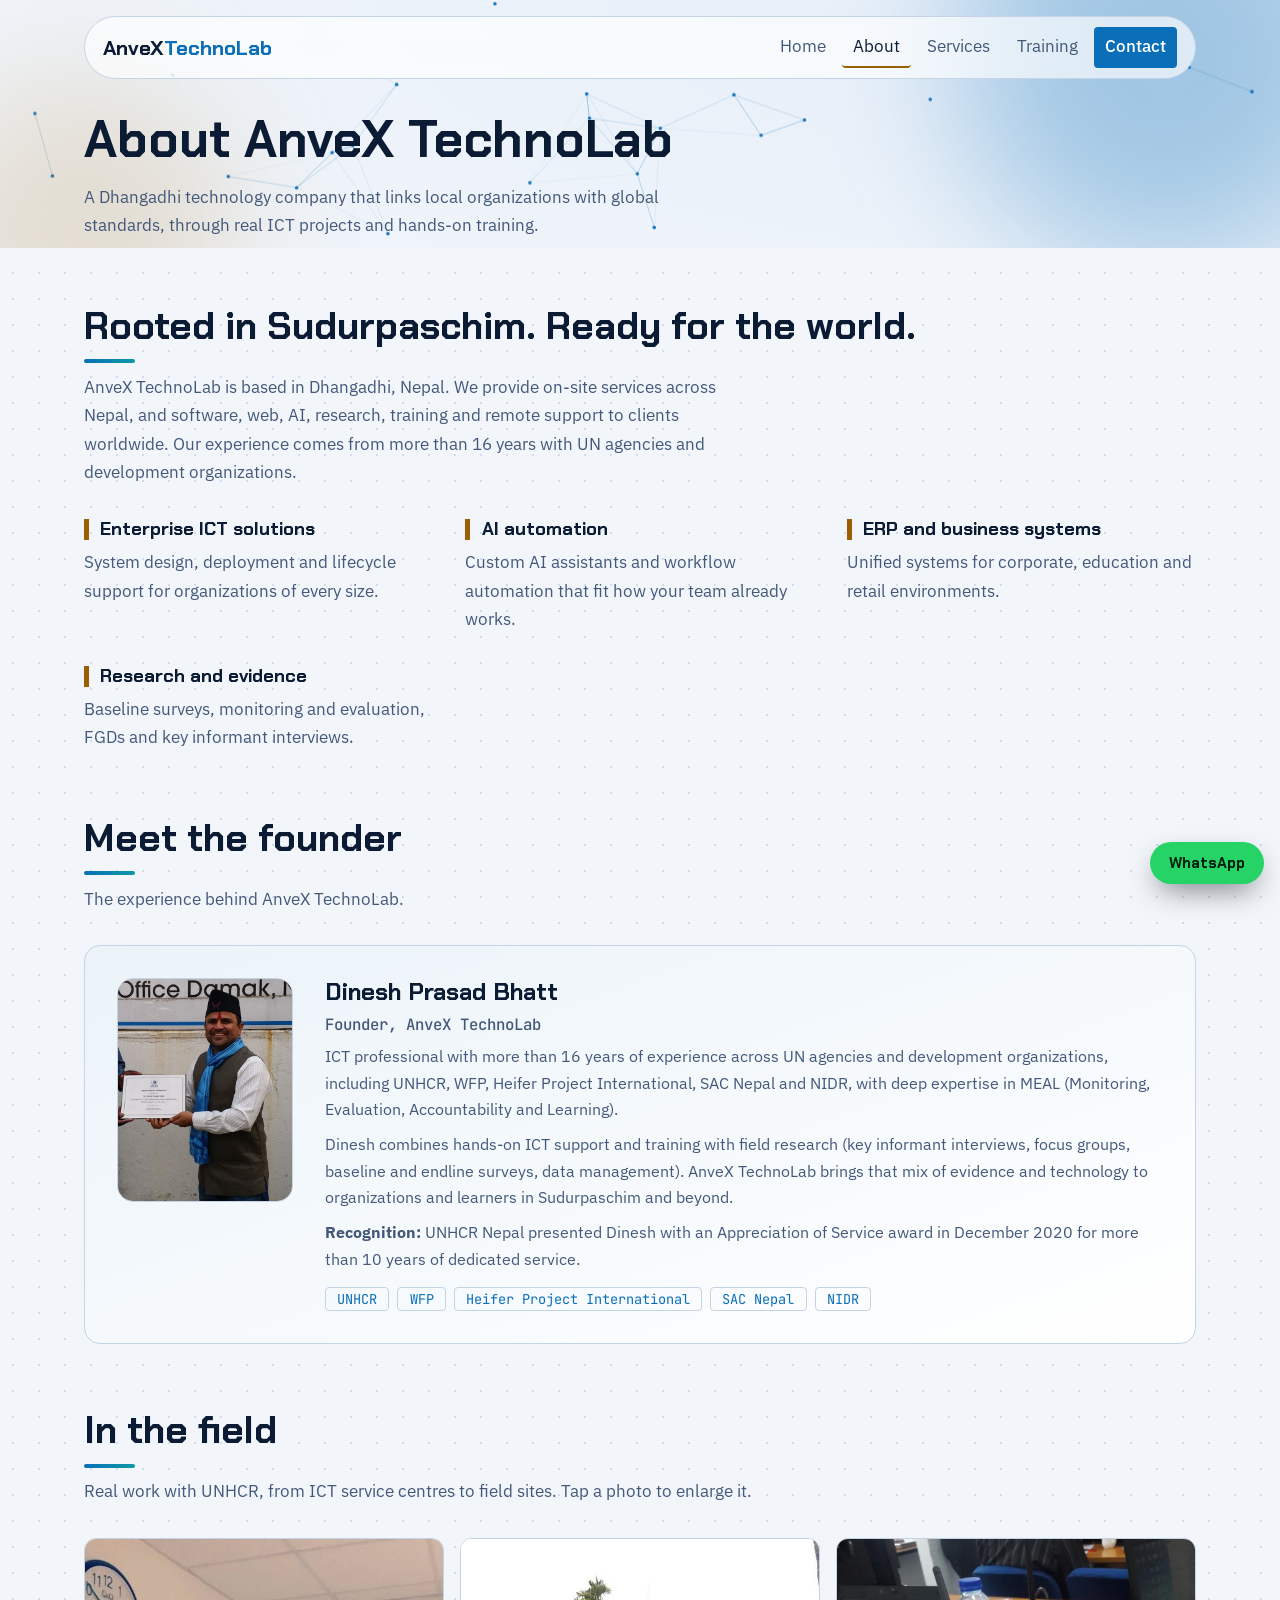
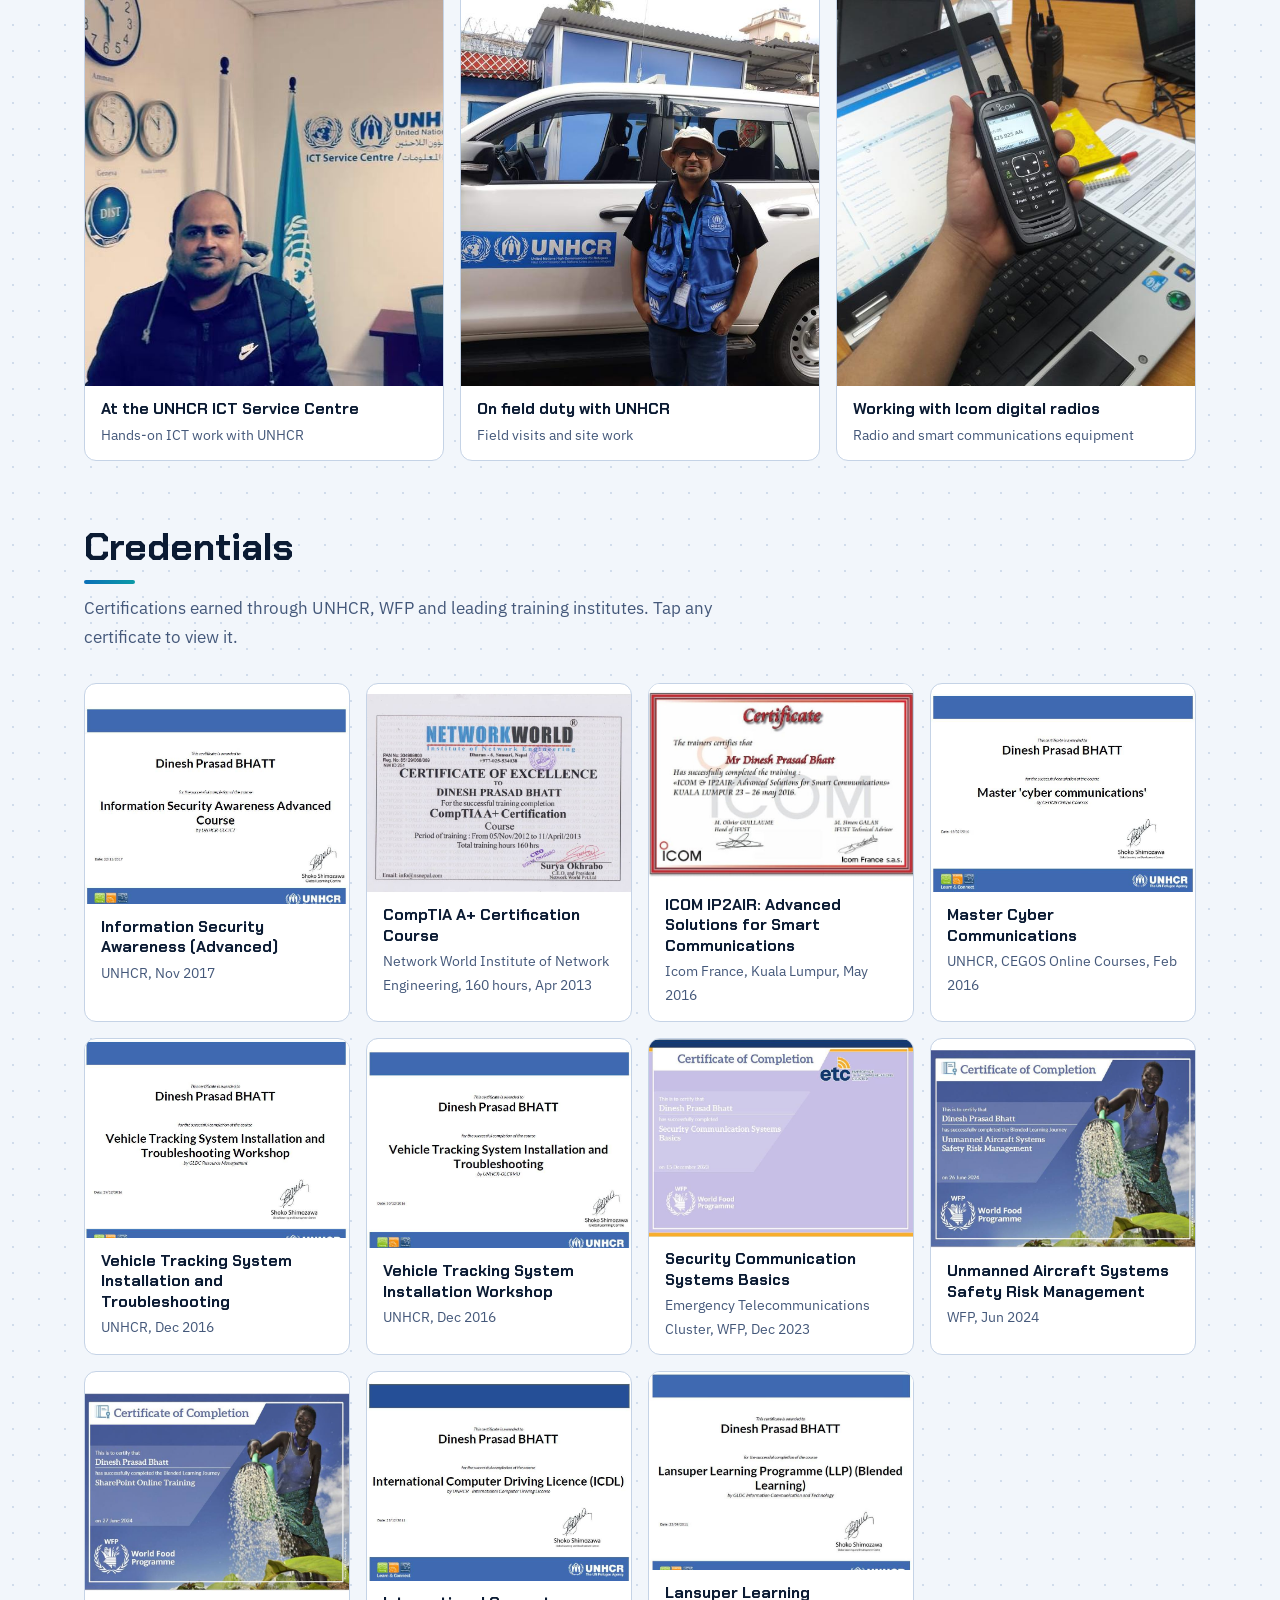
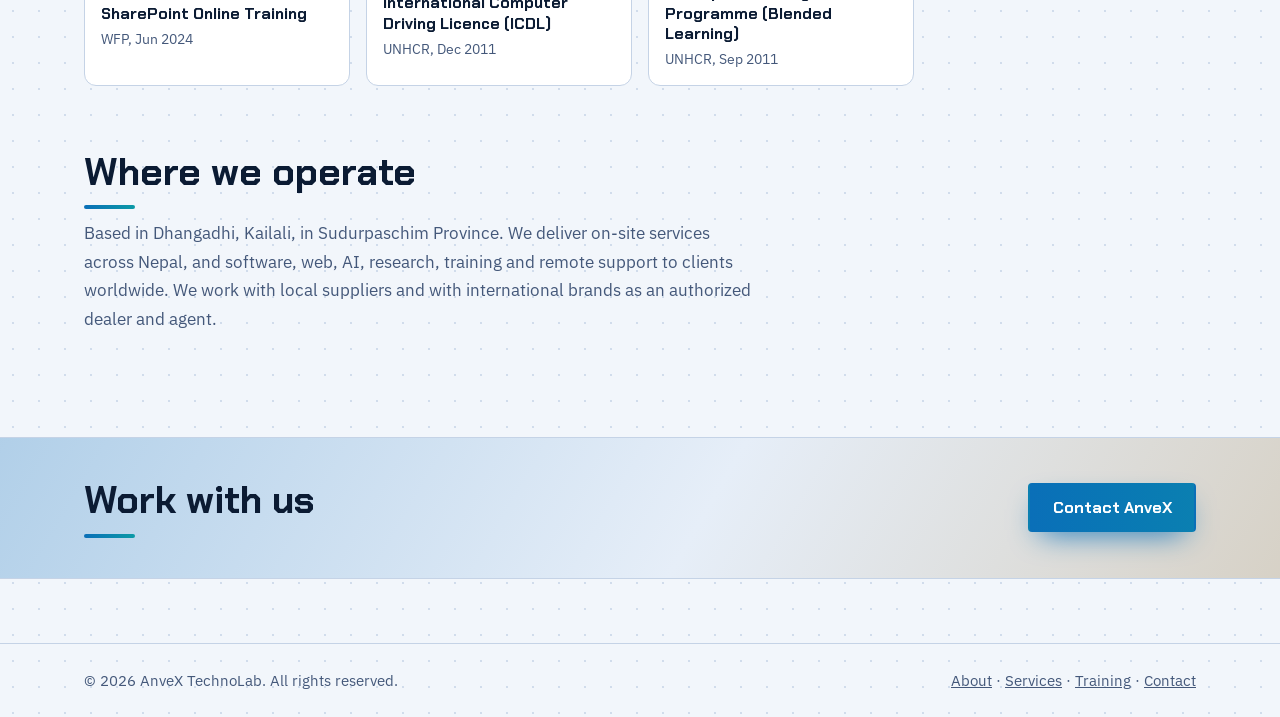
==== commit 9f9d21c0: "Add files via upload" ====
--- a/about.html
+++ b/about.html
@@ -8,6 +8,17 @@
 <meta name="keywords" content="AnveX TechnoLab, IT institute Dhangadhi, ICT solutions Nepal, AI training Dhangadhi, computer course Dhangadhi, cyber security Nepal, CCTV Dhangadhi">
 <meta property="og:title" content="About | AnveX TechnoLab, Dhangadhi">
 <meta property="og:description" content="About AnveX TechnoLab, a Dhangadhi technology company delivering ICT solutions, AI automation, research and training across Nepal and worldwide.">
+<link rel="canonical" href="https://dineshuba-oss.github.io/index/about.html">
+<meta property="og:type" content="website">
+<meta property="og:site_name" content="AnveX TechnoLab">
+<meta property="og:url" content="https://dineshuba-oss.github.io/index/about.html">
+<meta property="og:image" content="https://dineshuba-oss.github.io/index/images/og-card.jpg">
+<meta property="og:image:width" content="1200">
+<meta property="og:image:height" content="630">
+<meta name="twitter:card" content="summary_large_image">
+<meta name="twitter:title" content="About | AnveX TechnoLab, Dhangadhi">
+<meta name="twitter:description" content="About AnveX TechnoLab, a Dhangadhi technology company delivering ICT solutions, AI automation, research and training across Nepal and worldwide.">
+<meta name="twitter:image" content="https://dineshuba-oss.github.io/index/images/og-card.jpg">
 <link rel="icon" href="data:image/svg+xml,%3Csvg xmlns='http://www.w3.org/2000/svg' viewBox='0 0 100 100'%3E%3Ctext y='.9em' font-size='90'%3E%F0%9F%92%A0%3C/text%3E%3C/svg%3E">
 <link rel="preconnect" href="https://fonts.googleapis.com">
 <link rel="preconnect" href="https://fonts.gstatic.com" crossorigin>
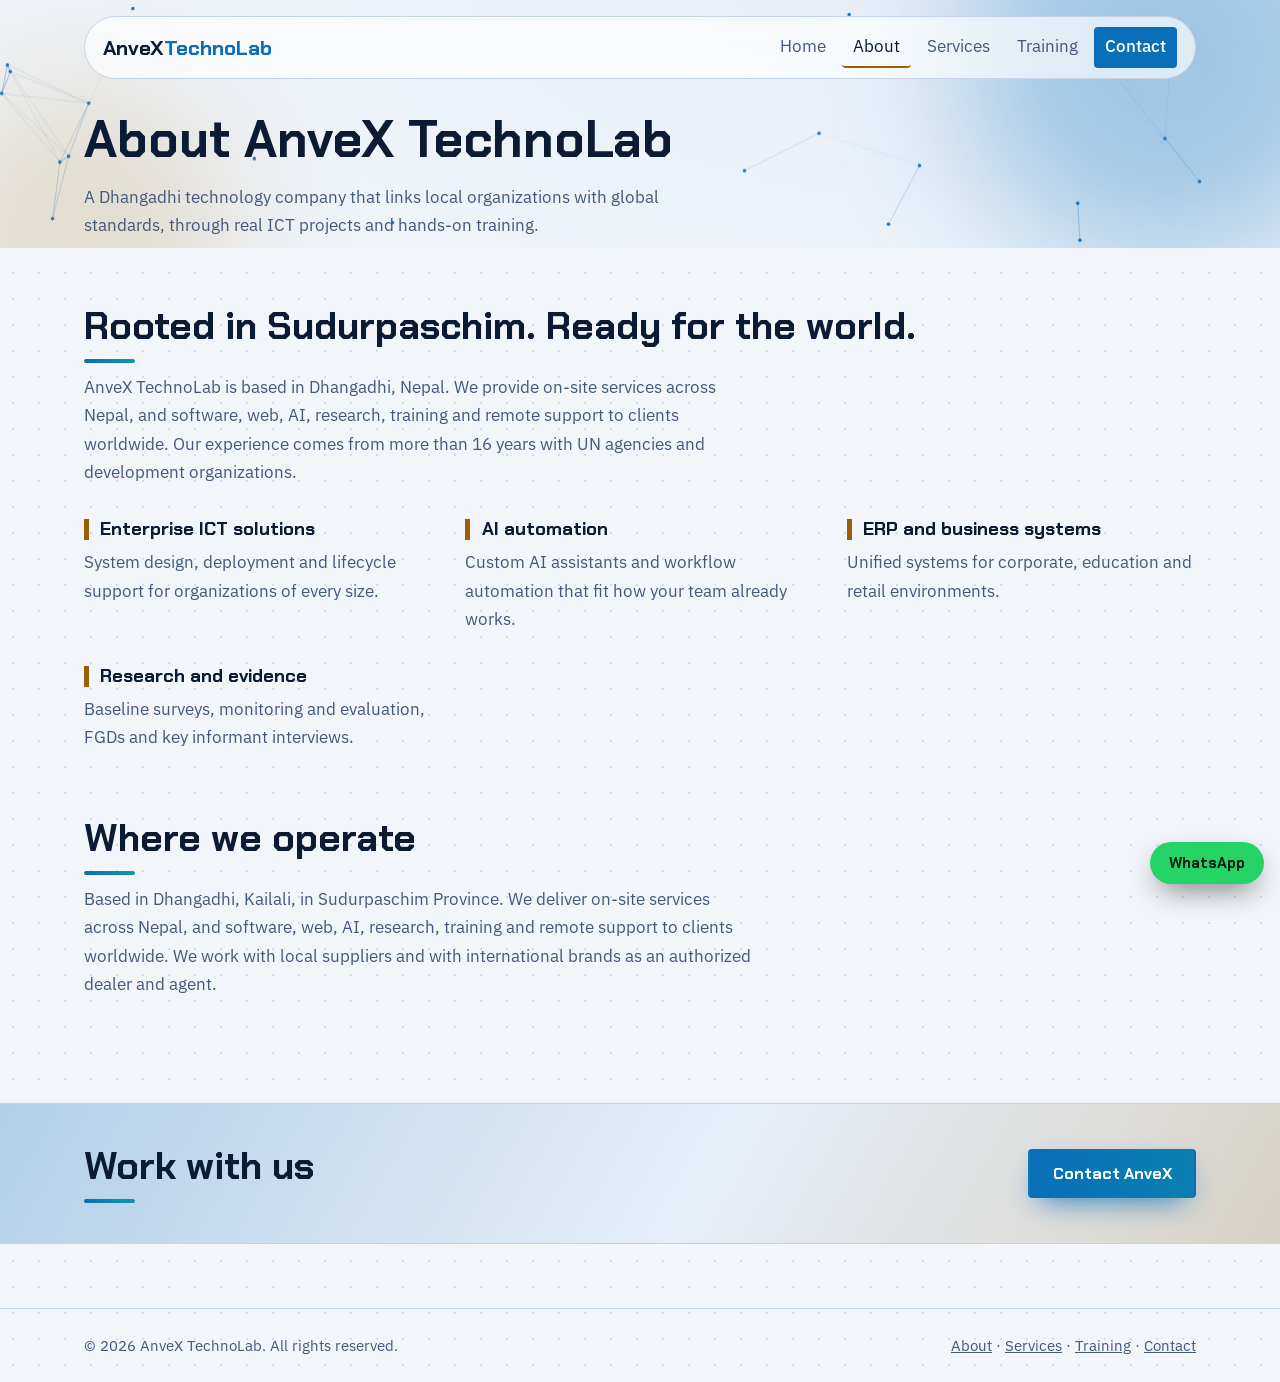
==== commit 5610763a: "Add files via upload" ====
--- a/about.html
+++ b/about.html
@@ -50,48 +50,6 @@
     </div>
   </div></section>
   <section><div class="wrap">
-    <h2>Meet the founder</h2>
-    <p class="sub">The experience behind AnveX TechnoLab.</p>
-    <div class="founder card">
-      <img class="portrait" src="images/founder.jpg" alt="Dinesh Prasad Bhatt holding the UNHCR Appreciation of Service award, December 2020" width="560" height="802">
-      <div>
-        <h3>Dinesh Prasad Bhatt</h3>
-        <p class="role">Founder, AnveX TechnoLab</p>
-        <p>ICT professional with more than 16 years of experience across UN agencies and development organizations, including UNHCR, WFP, Heifer Project International, SAC Nepal and NIDR, with deep expertise in MEAL (Monitoring, Evaluation, Accountability and Learning).</p>
-        <p>Dinesh combines hands-on ICT support and training with field research (key informant interviews, focus groups, baseline and endline surveys, data management). AnveX TechnoLab brings that mix of evidence and technology to organizations and learners in Sudurpaschim and beyond.</p>
-        <p><b>Recognition:</b> UNHCR Nepal presented Dinesh with an Appreciation of Service award in December 2020 for more than 10 years of dedicated service.</p>
-        <ul class="chips"><li>UNHCR</li><li>WFP</li><li>Heifer Project International</li><li>SAC Nepal</li><li>NIDR</li></ul>
-      </div>
-    </div>
-  </div></section>
-  <section id="field"><div class="wrap">
-    <h2>In the field</h2>
-    <p class="sub">Real work with UNHCR, from ICT service centres to field sites. Tap a photo to enlarge it.</p>
-    <div class="shots">
-      <button type="button" class="cert shot l"><img src="images/workplace-unhcr-portrait.jpg" alt="At the UNHCR ICT Service Centre" loading="lazy"><span><b>At the UNHCR ICT Service Centre</b><small>Hands-on ICT work with UNHCR</small></span></button>
-      <button type="button" class="cert shot"><img src="images/field-unhcr-vest.jpg" alt="On field duty with UNHCR" loading="lazy"><span><b>On field duty with UNHCR</b><small>Field visits and site work</small></span></button>
-      <button type="button" class="cert shot"><img src="images/field-icom-radio.jpg" alt="Working with Icom digital radios" loading="lazy"><span><b>Working with Icom digital radios</b><small>Radio and smart communications equipment</small></span></button>
-      </div>
-  </div></section>
-  <section id="credentials"><div class="wrap">
-    <h2>Credentials</h2>
-    <p class="sub">Certifications earned through UNHCR, WFP and leading training institutes. Tap any certificate to view it.</p>
-    <div class="certs">
-      <button type="button" class="cert"><img src="images/infosec.jpg" alt="Certificate: Information Security Awareness (Advanced)" loading="lazy"><span><b>Information Security Awareness (Advanced)</b><small>UNHCR, Nov 2017</small></span></button>
-      <button type="button" class="cert"><img src="images/comptia.jpg" alt="Certificate: CompTIA A+ Certification Course" loading="lazy"><span><b>CompTIA A+ Certification Course</b><small>Network World Institute of Network Engineering, 160 hours, Apr 2013</small></span></button>
-      <button type="button" class="cert"><img src="images/icom-ip2air.jpg" alt="Certificate: ICOM IP2AIR Advanced Solutions for Smart Communications" loading="lazy"><span><b>ICOM IP2AIR: Advanced Solutions for Smart Communications</b><small>Icom France, Kuala Lumpur, May 2016</small></span></button>
-      <button type="button" class="cert"><img src="images/cyber-comms.jpg" alt="Certificate: Master Cyber Communications" loading="lazy"><span><b>Master Cyber Communications</b><small>UNHCR, CEGOS Online Courses, Feb 2016</small></span></button>
-      <button type="button" class="cert"><img src="images/vts-course.jpg" alt="Certificate: Vehicle Tracking System Installation and Troubleshooting" loading="lazy"><span><b>Vehicle Tracking System Installation and Troubleshooting</b><small>UNHCR, Dec 2016</small></span></button>
-      <button type="button" class="cert"><img src="images/vts-workshop.jpg" alt="Certificate: Vehicle Tracking System Installation Workshop" loading="lazy"><span><b>Vehicle Tracking System Installation Workshop</b><small>UNHCR, Dec 2016</small></span></button>
-      <button type="button" class="cert"><img src="images/etc-security-comms.jpg" alt="Certificate: Security Communication Systems Basics" loading="lazy"><span><b>Security Communication Systems Basics</b><small>Emergency Telecommunications Cluster, WFP, Dec 2023</small></span></button>
-      <button type="button" class="cert"><img src="images/drone-safety.jpg" alt="Certificate: Unmanned Aircraft Systems Safety Risk Management" loading="lazy"><span><b>Unmanned Aircraft Systems Safety Risk Management</b><small>WFP, Jun 2024</small></span></button>
-      <button type="button" class="cert"><img src="images/sharepoint.jpg" alt="Certificate: SharePoint Online Training" loading="lazy"><span><b>SharePoint Online Training</b><small>WFP, Jun 2024</small></span></button>
-      <button type="button" class="cert"><img src="images/icdl.jpg" alt="Certificate: International Computer Driving Licence (ICDL)" loading="lazy"><span><b>International Computer Driving Licence (ICDL)</b><small>UNHCR, Dec 2011</small></span></button>
-      <button type="button" class="cert"><img src="images/lansuper.jpg" alt="Certificate: Lansuper Learning Programme (Blended Learning)" loading="lazy"><span><b>Lansuper Learning Programme (Blended Learning)</b><small>UNHCR, Sep 2011</small></span></button>
-      </div>
-    <div class="lb" id="lb" hidden role="dialog" aria-modal="true" aria-label="Certificate preview"><button type="button" class="lbx" aria-label="Close">×</button><img alt=""></div>
-  </div></section>
-  <section><div class="wrap">
     <h2>Where we operate</h2>
     <p class="sub">Based in Dhangadhi, Kailali, in Sudurpaschim Province. We deliver on-site services across Nepal, and software, web, AI, research, training and remote support to clients worldwide. We work with local suppliers and with international brands as an authorized dealer and agent.</p>
   </div></section>
